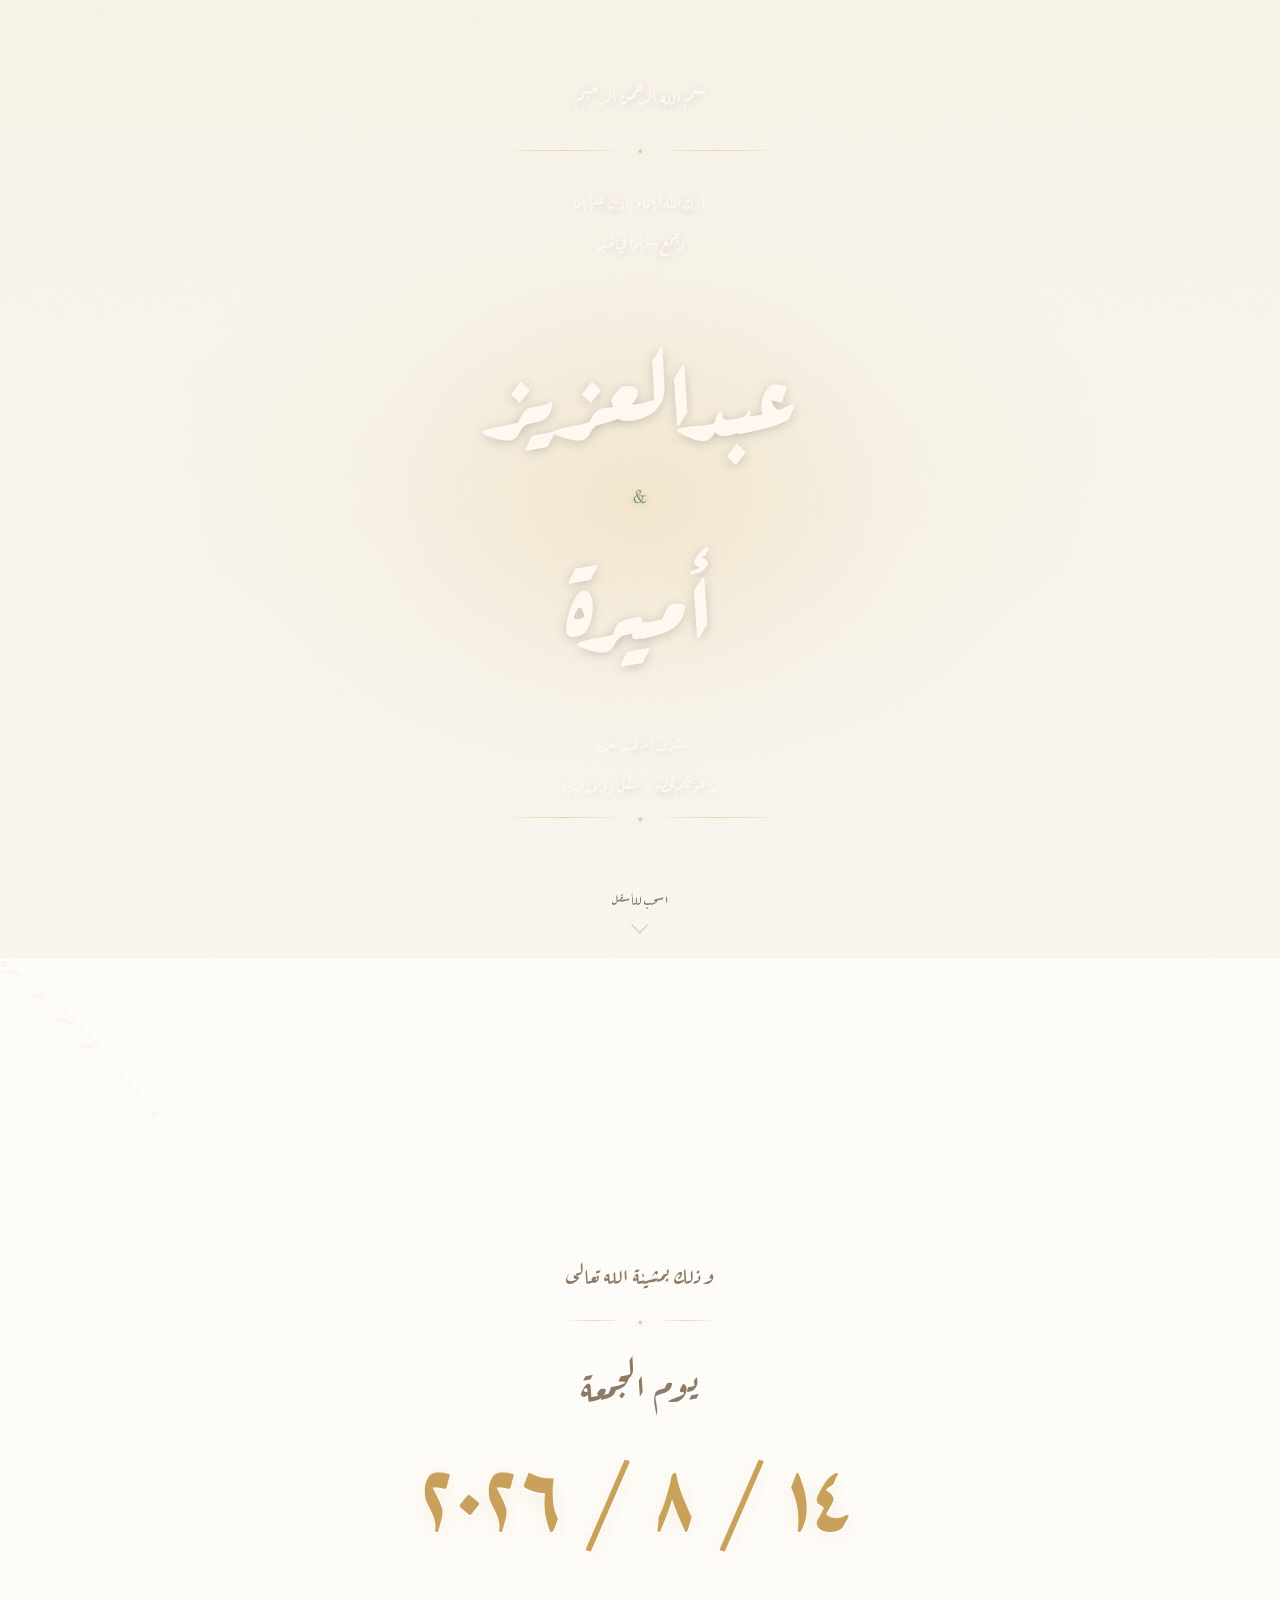
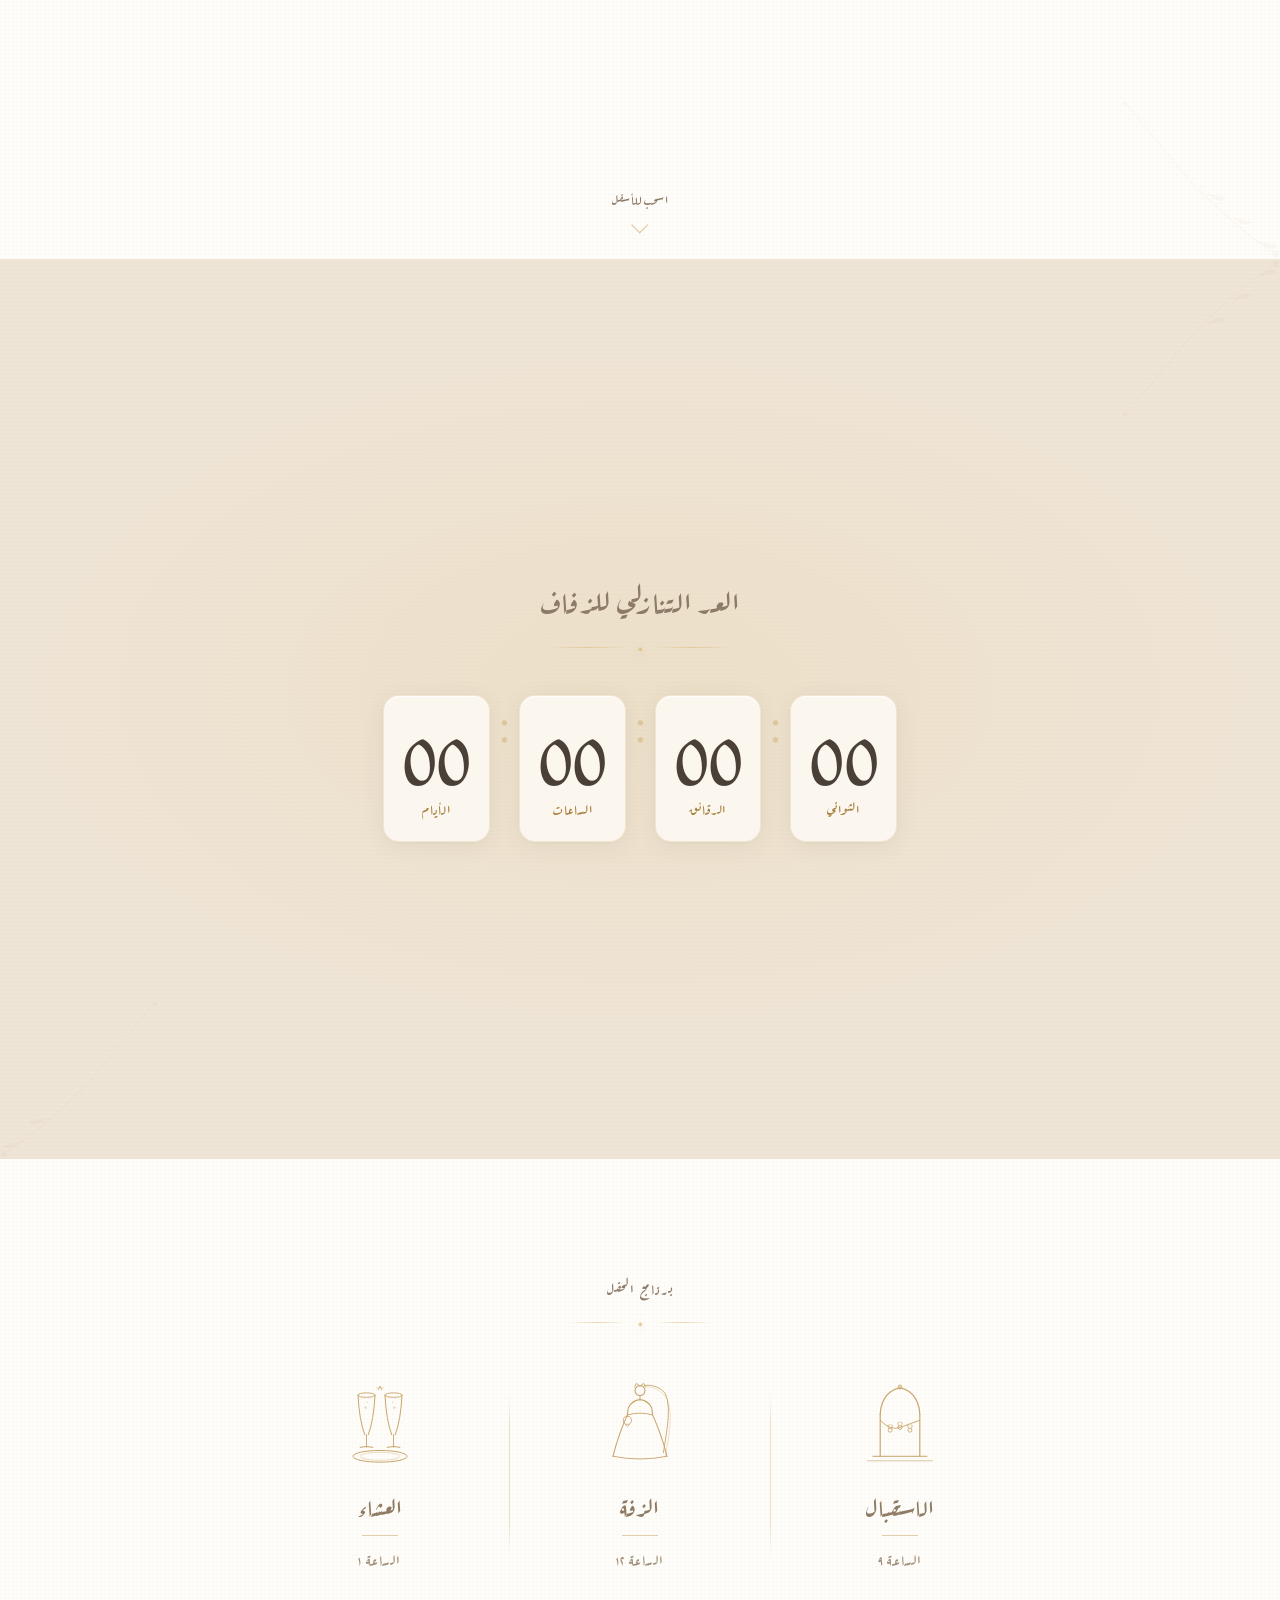
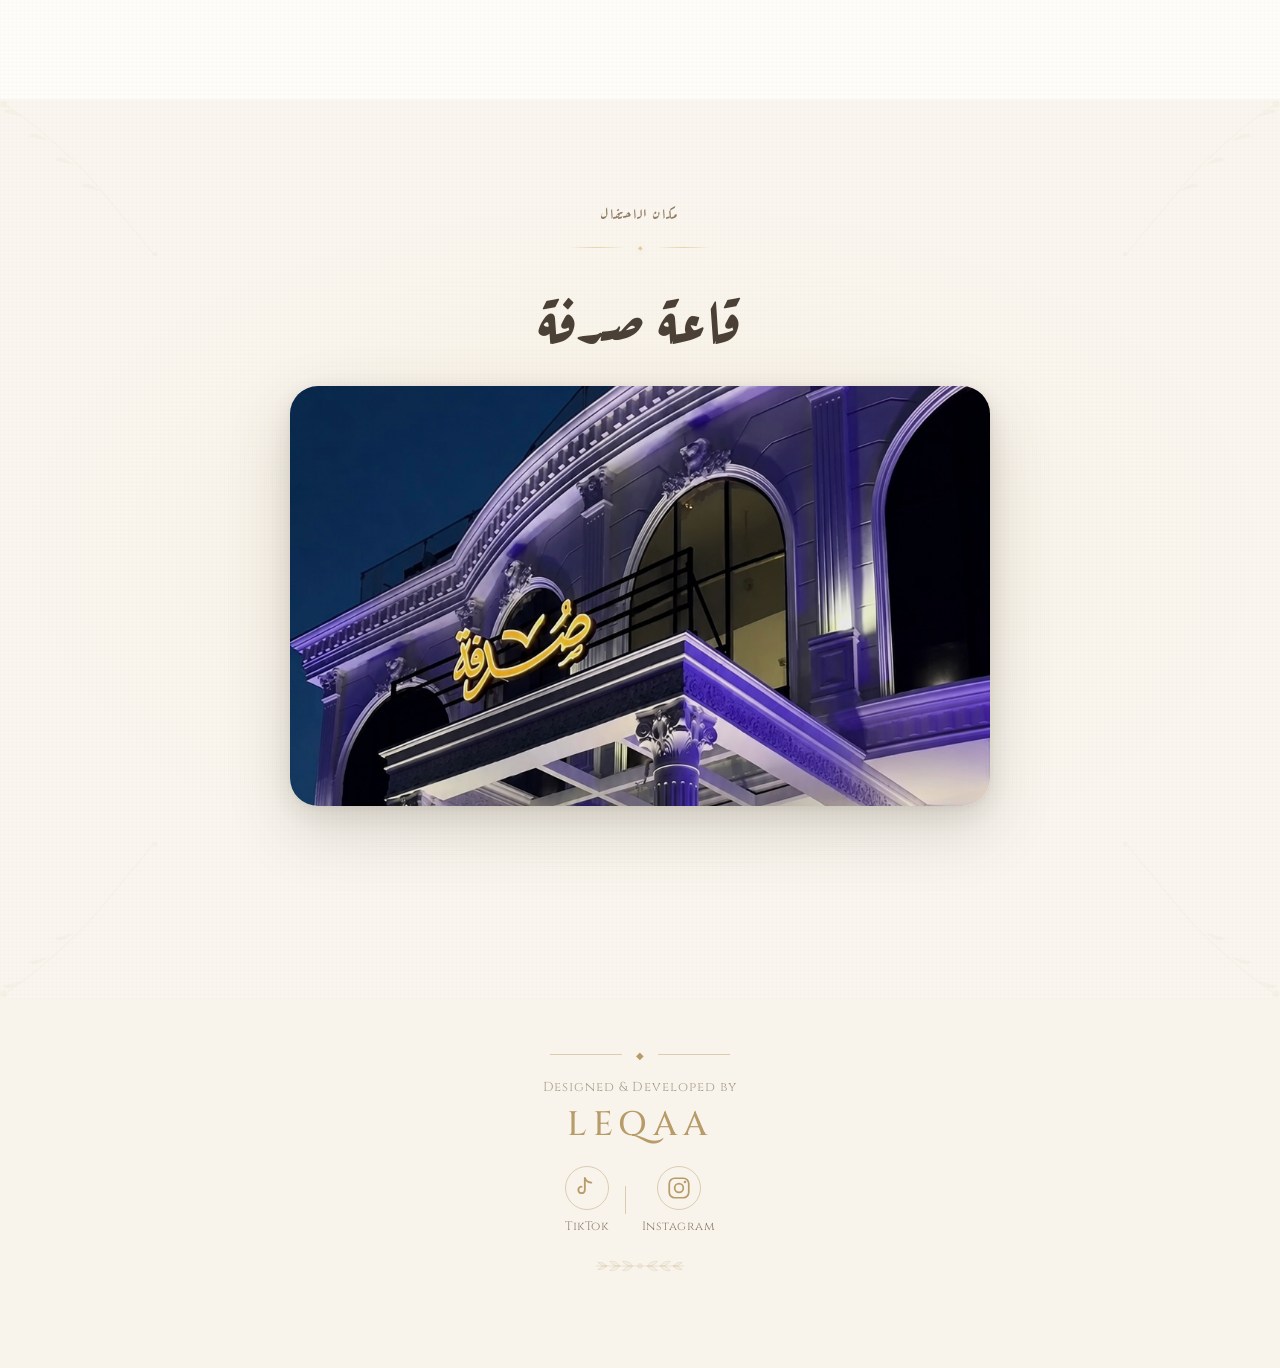
==== invitation.html @ faa04422 "Launch: wedding invitation website for عبدالعزيز & أميرة — 14 August 2026 Co-Authored-By: Claude Son" ====
<!DOCTYPE html>
<html lang="ar" dir="rtl">
<head>
  <meta charset="UTF-8">
  <meta name="viewport" content="width=device-width, initial-scale=1.0">
  <meta name="theme-color" content="#F8F4EC">
  <title>عبدالعزيز &amp; أميرة | 14 August 2026</title>

  <!-- Open Graph — WhatsApp, iMessage, social previews -->
  <meta property="og:title"       content="عبدالعزيز &amp; أميرة | 14 August 2026">
  <meta property="og:description" content="دعوة زفاف عبدالعزيز وأميرة">
  <meta property="og:type"        content="website">
  <meta property="og:image"       content="assets/images/preview.jpg">

  <!-- Twitter / X card -->
  <meta name="twitter:card"        content="summary_large_image">
  <meta name="twitter:title"       content="عبدالعزيز &amp; أميرة | 14 August 2026">
  <meta name="twitter:description" content="دعوة زفاف عبدالعزيز وأميرة">
  <meta name="twitter:image"       content="assets/images/preview.jpg">

  <link rel="preconnect" href="https://fonts.googleapis.com">
  <link rel="preconnect" href="https://fonts.gstatic.com" crossorigin>
  <link href="https://fonts.googleapis.com/css2?family=Aref+Ruqaa:wght@400;700&family=Cinzel:wght@400;500&display=swap" rel="stylesheet">

  <link rel="stylesheet" href="css/invitation.css">
</head>
<body>

  <!-- ══════════════════════════════════════
       SECTION 1 — HERO
  ══════════════════════════════════════ -->
  <section class="s-hero" id="s-hero">

    <video class="hero-video" autoplay muted playsinline loop preload="auto" aria-hidden="true">
      <source src="assets/video/hero.mp4" type="video/mp4">
    </video>
    <div class="hero-overlay" aria-hidden="true"></div>

    <canvas class="hero-particles" aria-hidden="true"></canvas>

    <div class="hero-content">

      <p class="c-bismillah" data-reveal>بسم الله الرحمن الرحيم</p>

      <div class="c-sep" data-reveal data-d="1" aria-hidden="true">
        <span class="c-sep__arm"></span>
        <span class="c-sep__gem">◆</span>
        <span class="c-sep__arm"></span>
      </div>

      <p class="c-blessing" data-reveal data-d="2">
        بَارَكَ اللَّهُ لَهُمَا وَبَارَكَ عَلَيْهِمَا<br>وَجَمَعَ بَيْنَهُمَا فِي خَيْر
      </p>

      <h1 class="c-names" data-reveal data-d="3" aria-label="عبدالعزيز وأميرة">
        <span class="c-names__name">عبدالعزيز</span>
        <span class="c-names__amp" aria-hidden="true">&amp;</span>
        <span class="c-names__name">أميرة</span>
      </h1>

      <p class="c-invite" data-reveal data-d="4">
        تتشرف أم عبدالعزيز<br>بدعوتكم لحضور حفل زفاف ابنها
      </p>

      <div class="c-sep" data-reveal data-d="5" aria-hidden="true">
        <span class="c-sep__arm"></span>
        <span class="c-sep__gem">◆</span>
        <span class="c-sep__arm"></span>
      </div>

    
    </div><!-- /.hero-content -->

    <div class="scroll-hint" aria-hidden="true">
      <span class="scroll-hint__text">اسحب للأسفل</span>
      <span class="scroll-hint__chevron"></span>
    </div>

  </section><!-- /.s-hero -->


  <!-- ══════════════════════════════════════
       SECTION 2 — DATE
  ══════════════════════════════════════ -->
  <section class="s-date" id="s-date">

    <div class="floral-corner floral-corner--tr" aria-hidden="true">
      <svg viewBox="0 0 160 160" fill="none" xmlns="http://www.w3.org/2000/svg">
        <path d="M154 6 C130 22 102 46 78 70 C58 90 42 114 20 138 C14 146 8 154 5 156"
              stroke="#B79B68" stroke-width="1.1" stroke-linecap="round"/>
        <path d="M138 18 C147 10 155 8 157 14 C153 14 145 16 138 18" fill="#B79B68"/>
        <path d="M112 42 C121 34 129 32 131 38 C127 38 120 40 112 42" fill="#B79B68"/>
        <path d="M86 66 C95 58 103 56 105 62 C101 62 95 64 86 66" fill="#B79B68"/>
        <path d="M60 92 C69 84 77 82 79 88 C75 88 69 90 60 92" fill="#B79B68"/>
        <circle cx="156" cy="5" r="3.2" fill="#B79B68"/>
        <circle cx="5" cy="155" r="2.2" fill="#B79B68"/>
      </svg>
    </div>

    <div class="floral-corner floral-corner--bl" aria-hidden="true">
      <svg viewBox="0 0 160 160" fill="none" xmlns="http://www.w3.org/2000/svg">
        <path d="M154 6 C130 22 102 46 78 70 C58 90 42 114 20 138 C14 146 8 154 5 156"
              stroke="#B79B68" stroke-width="1.1" stroke-linecap="round"/>
        <path d="M138 18 C147 10 155 8 157 14 C153 14 145 16 138 18" fill="#B79B68"/>
        <path d="M112 42 C121 34 129 32 131 38 C127 38 120 40 112 42" fill="#B79B68"/>
        <path d="M86 66 C95 58 103 56 105 62 C101 62 95 64 86 66" fill="#B79B68"/>
        <circle cx="156" cy="5" r="3.2" fill="#B79B68"/>
        <circle cx="5" cy="155" r="2.2" fill="#B79B68"/>
      </svg>
    </div>

    <div class="s-date__inner">

      <p class="s-date__bismi" data-reveal>وذلك بمشيئة الله تعالى</p>

      <div class="c-sep s-date__sep" data-reveal data-d="1" aria-hidden="true">
        <span class="c-sep__arm"></span>
        <span class="c-sep__gem">◆</span>
        <span class="c-sep__arm"></span>
      </div>

      <p class="s-date__weekday" data-reveal data-d="2">يوم الجمعة</p>

      <p class="s-date__nums" data-reveal data-d="3">١٤ / ٨ / ٢٠٢٦</p>

    </div>

    <div class="scroll-hint scroll-hint--fast" aria-hidden="true">
      <span class="scroll-hint__text">اسحب للأسفل</span>
      <span class="scroll-hint__chevron"></span>
    </div>

  </section><!-- /.s-date -->


  <!-- ══════════════════════════════════════
       SECTION 3 — COUNTDOWN
  ══════════════════════════════════════ -->
  <section class="s-countdown" id="s-countdown">

    <div class="floral-corner floral-corner--tl" aria-hidden="true">
      <svg viewBox="0 0 160 160" fill="none" xmlns="http://www.w3.org/2000/svg">
        <path d="M154 6 C130 22 102 46 78 70 C58 90 42 114 20 138 C14 146 8 154 5 156"
              stroke="#B79B68" stroke-width="1.1" stroke-linecap="round"/>
        <path d="M138 18 C147 10 155 8 157 14 C153 14 145 16 138 18" fill="#B79B68"/>
        <path d="M112 42 C121 34 129 32 131 38 C127 38 120 40 112 42" fill="#B79B68"/>
        <path d="M86 66 C95 58 103 56 105 62 C101 62 95 64 86 66" fill="#B79B68"/>
        <circle cx="156" cy="5" r="3.2" fill="#B79B68"/>
        <circle cx="5" cy="155" r="2.2" fill="#B79B68"/>
      </svg>
    </div>

    <div class="floral-corner floral-corner--br" aria-hidden="true">
      <svg viewBox="0 0 160 160" fill="none" xmlns="http://www.w3.org/2000/svg">
        <path d="M154 6 C130 22 102 46 78 70 C58 90 42 114 20 138 C14 146 8 154 5 156"
              stroke="#B79B68" stroke-width="1.1" stroke-linecap="round"/>
        <path d="M138 18 C147 10 155 8 157 14 C153 14 145 16 138 18" fill="#B79B68"/>
        <path d="M112 42 C121 34 129 32 131 38 C127 38 120 40 112 42" fill="#B79B68"/>
        <circle cx="156" cy="5" r="3.2" fill="#B79B68"/>
        <circle cx="5" cy="155" r="2.2" fill="#B79B68"/>
      </svg>
    </div>

    <div class="s-countdown__inner">

      <p class="s-countdown__title" data-reveal>العد التنازلي للزفاف</p>

      <div class="c-sep" data-reveal data-d="1" aria-hidden="true">
        <span class="c-sep__arm"></span>
        <span class="c-sep__gem">◆</span>
        <span class="c-sep__arm"></span>
      </div>

      <div class="countdown" data-reveal data-d="2"
           role="timer" aria-live="polite" aria-label="العد التنازلي لحفل الزفاف">
        <div class="cd-unit">
          <span class="cd-num" id="cd-days">00</span>
          <span class="cd-label">الأيام</span>
        </div>
        <div class="cd-sep" aria-hidden="true">:</div>
        <div class="cd-unit">
          <span class="cd-num" id="cd-hours">00</span>
          <span class="cd-label">الساعات</span>
        </div>
        <div class="cd-sep" aria-hidden="true">:</div>
        <div class="cd-unit">
          <span class="cd-num" id="cd-minutes">00</span>
          <span class="cd-label">الدقائق</span>
        </div>
        <div class="cd-sep" aria-hidden="true">:</div>
        <div class="cd-unit">
          <span class="cd-num" id="cd-seconds">00</span>
          <span class="cd-label">الثواني</span>
        </div>
      </div>

    </div>

  </section><!-- /.s-countdown -->


  <!-- ══════════════════════════════════════
       SECTION 4 — TIMELINE
  ══════════════════════════════════════ -->
  <section class="s-timeline" id="s-timeline">

    <div class="s-timeline__inner">

      <p class="s-timeline__eyebrow" data-reveal>برنامج الحفل</p>

      <div class="c-sep s-timeline__sep" data-reveal data-d="1" aria-hidden="true">
        <span class="c-sep__arm"></span>
        <span class="c-sep__gem">◆</span>
        <span class="c-sep__arm"></span>
      </div>

      <div class="tl-grid" data-reveal data-d="2">

        <!-- ── Column 1: Reception ── -->
        <div class="tl-col">
          <div class="tl-icon" aria-hidden="true">
            <svg viewBox="0 0 80 90" fill="none" xmlns="http://www.w3.org/2000/svg">
              <!-- Pillars -->
              <line x1="18" y1="82" x2="18" y2="35" stroke="#C8A46A" stroke-width="1.3" stroke-linecap="round"/>
              <line x1="62" y1="82" x2="62" y2="35" stroke="#C8A46A" stroke-width="1.3" stroke-linecap="round"/>
              <!-- Pointed arch -->
              <path d="M18 35 C18 35 18 10 40 6 C62 10 62 35 62 35"
                    stroke="#C8A46A" stroke-width="1.3" fill="none" stroke-linecap="round" stroke-linejoin="round"/>
              <!-- Finial at top -->
              <circle cx="40" cy="5" r="2.2" stroke="#C8A46A" stroke-width="1"/>
              <circle cx="40" cy="5" r="0.7" fill="#C8A46A"/>
              <!-- Hanging floral swag -->
              <path d="M18 42 Q29.5 54 40 50 Q50.5 46 62 42"
                    stroke="#C8A46A" stroke-width="1" fill="none" stroke-linecap="round"/>
              <!-- Bud drops on swag -->
              <circle cx="29" cy="53" r="2.2" stroke="#C8A46A" stroke-width="0.9" fill="none"/>
              <circle cx="40" cy="50" r="2.2" stroke="#C8A46A" stroke-width="0.9" fill="none"/>
              <circle cx="51" cy="53" r="2.2" stroke="#C8A46A" stroke-width="0.9" fill="none"/>
              <!-- Small leaf pairs at bud tops -->
              <path d="M27.5 51 Q25 47 28 47" stroke="#C8A46A" stroke-width="0.8" fill="none" stroke-linecap="round"/>
              <path d="M30.5 51 Q33 47 30 47" stroke="#C8A46A" stroke-width="0.8" fill="none" stroke-linecap="round"/>
              <path d="M38.5 48 Q36 44 39 44" stroke="#C8A46A" stroke-width="0.8" fill="none" stroke-linecap="round"/>
              <path d="M41.5 48 Q44 44 41 44" stroke="#C8A46A" stroke-width="0.8" fill="none" stroke-linecap="round"/>
              <path d="M49.5 51 Q47 47 50 47" stroke="#C8A46A" stroke-width="0.8" fill="none" stroke-linecap="round"/>
              <path d="M52.5 51 Q55 47 52 47" stroke="#C8A46A" stroke-width="0.8" fill="none" stroke-linecap="round"/>
              <!-- Base steps -->
              <line x1="10" y1="82" x2="70" y2="82" stroke="#C8A46A" stroke-width="1.1" stroke-linecap="round"/>
              <line x1="4"  y1="87" x2="76" y2="87" stroke="#C8A46A" stroke-width="0.7" stroke-linecap="round"/>
            </svg>
          </div>
          <h3 class="tl-title">الاستقبال</h3>
          <div class="tl-divider" aria-hidden="true"></div>
          <p class="tl-time">الساعة ٩</p>
        </div>

        <div class="tl-vsep" aria-hidden="true"></div>

        <!-- ── Column 2: Wedding Procession ── -->
        <div class="tl-col">
          <div class="tl-icon" aria-hidden="true">
            <svg viewBox="0 0 80 90" fill="none" xmlns="http://www.w3.org/2000/svg">
              <!-- Head -->
              <circle cx="40" cy="9" r="5.5" stroke="#C8A46A" stroke-width="1.2" fill="none"/>
              <!-- Crown / tiara above head -->
              <path d="M34 5 L36 1 L40 4 L44 1 L46 5"
                    stroke="#C8A46A" stroke-width="1" fill="none" stroke-linecap="round" stroke-linejoin="round"/>
              <!-- Neck -->
              <line x1="40" y1="14.5" x2="40" y2="19" stroke="#C8A46A" stroke-width="1.1" stroke-linecap="round"/>
              <!-- Bodice shoulders -->
              <path d="M40 19 Q31 20 27 28 L26 36"
                    stroke="#C8A46A" stroke-width="1.2" fill="none" stroke-linecap="round" stroke-linejoin="round"/>
              <path d="M40 19 Q49 20 53 28 L54 36"
                    stroke="#C8A46A" stroke-width="1.2" fill="none" stroke-linecap="round" stroke-linejoin="round"/>
              <!-- Waist seam -->
              <path d="M26 36 Q40 32 54 36" stroke="#C8A46A" stroke-width="1" fill="none" stroke-linecap="round"/>
              <!-- Skirt — wide A-line flare -->
              <path d="M26 36 Q16 58 10 82" stroke="#C8A46A" stroke-width="1.2" fill="none" stroke-linecap="round"/>
              <path d="M54 36 Q64 58 70 82" stroke="#C8A46A" stroke-width="1.2" fill="none" stroke-linecap="round"/>
              <!-- Hem -->
              <path d="M10 82 Q40 88 70 82" stroke="#C8A46A" stroke-width="1" fill="none" stroke-linecap="round"/>
              <!-- Veil flowing from crown to right -->
              <path d="M45 3 Q60 2 68 12 Q74 24 70 52 Q68 66 66 78"
                    stroke="#C8A46A" stroke-width="1" fill="none" stroke-linecap="round"/>
              <path d="M45.5 4.5 Q62 5 70 18 Q76 32 72 60 Q70 72 68 82"
                    stroke="#C8A46A" stroke-width="0.65" fill="none" stroke-linecap="round" opacity="0.55"/>
              <!-- Small bouquet in hands -->
              <circle cx="26" cy="42" r="4.5" stroke="#C8A46A" stroke-width="0.9" fill="none"/>
              <path d="M24 46.5 Q26 52 28 46.5" stroke="#C8A46A" stroke-width="0.8" fill="none" stroke-linecap="round"/>
              <line x1="26" y1="38" x2="26" y2="35" stroke="#C8A46A" stroke-width="0.7" stroke-linecap="round"/>
            </svg>
          </div>
          <h3 class="tl-title">الزفة</h3>
          <div class="tl-divider" aria-hidden="true"></div>
          <p class="tl-time">الساعة ١٢</p>
        </div>

        <div class="tl-vsep" aria-hidden="true"></div>

        <!-- ── Column 3: Dinner ── -->
        <div class="tl-col">
          <div class="tl-icon" aria-hidden="true">
            <svg viewBox="0 0 80 90" fill="none" xmlns="http://www.w3.org/2000/svg">
              <!-- Left champagne flute (tilted ~10° toward centre) -->
              <!-- Rim ellipse -->
              <ellipse cx="25" cy="14" rx="9.5" ry="2.5" stroke="#C8A46A" stroke-width="1" fill="none"/>
              <!-- Left outer wall -->
              <path d="M15.5 14 Q17 42 23 58" stroke="#C8A46A" stroke-width="1.1" fill="none" stroke-linecap="round"/>
              <!-- Left inner wall -->
              <path d="M34.5 14 Q33 42 27 58" stroke="#C8A46A" stroke-width="1.1" fill="none" stroke-linecap="round"/>
              <!-- Stem left -->
              <line x1="25" y1="58" x2="25" y2="72" stroke="#C8A46A" stroke-width="1" stroke-linecap="round"/>
              <!-- Base left -->
              <path d="M18 72 Q25 70 32 72" stroke="#C8A46A" stroke-width="1.1" fill="none" stroke-linecap="round"/>
              <!-- Bubbles left -->
              <circle cx="24" cy="28" r="1.2" fill="#C8A46A" opacity="0.5"/>
              <circle cx="26" cy="22" r="0.8" fill="#C8A46A" opacity="0.4"/>
              <circle cx="23" cy="18" r="0.6" fill="#C8A46A" opacity="0.35"/>

              <!-- Right champagne flute (mirror, tilted toward centre) -->
              <ellipse cx="55" cy="14" rx="9.5" ry="2.5" stroke="#C8A46A" stroke-width="1" fill="none"/>
              <path d="M64.5 14 Q63 42 57 58" stroke="#C8A46A" stroke-width="1.1" fill="none" stroke-linecap="round"/>
              <path d="M45.5 14 Q47 42 53 58" stroke="#C8A46A" stroke-width="1.1" fill="none" stroke-linecap="round"/>
              <line x1="55" y1="58" x2="55" y2="72" stroke="#C8A46A" stroke-width="1" stroke-linecap="round"/>
              <path d="M48 72 Q55 70 62 72" stroke="#C8A46A" stroke-width="1.1" fill="none" stroke-linecap="round"/>
              <!-- Bubbles right -->
              <circle cx="56" cy="28" r="1.2" fill="#C8A46A" opacity="0.5"/>
              <circle cx="54" cy="22" r="0.8" fill="#C8A46A" opacity="0.4"/>
              <circle cx="57" cy="18" r="0.6" fill="#C8A46A" opacity="0.35"/>

              <!-- Clinking sparkle between rims -->
              <path d="M38 8 L40 4 L42 8" stroke="#C8A46A" stroke-width="0.9" fill="none" stroke-linecap="round" stroke-linejoin="round"/>
              <line x1="36" y1="6" x2="44" y2="6" stroke="#C8A46A" stroke-width="0.7" stroke-linecap="round" opacity="0.6"/>

              <!-- Plate (outer rim) -->
              <ellipse cx="40" cy="82" rx="30" ry="6.5" stroke="#C8A46A" stroke-width="1.1" fill="none"/>
              <!-- Plate (inner rim) -->
              <ellipse cx="40" cy="82" rx="22" ry="4.5" stroke="#C8A46A" stroke-width="0.7" fill="none" opacity="0.6"/>
            </svg>
          </div>
          <h3 class="tl-title">العشاء</h3>
          <div class="tl-divider" aria-hidden="true"></div>
          <p class="tl-time">الساعة ١</p>
        </div>

      </div><!-- /.tl-grid -->

    </div><!-- /.s-timeline__inner -->
  </section><!-- /.s-timeline -->


  <!-- ══════════════════════════════════════
       SECTION 5 — VENUE
  ══════════════════════════════════════ -->
  <section class="s-venue" id="s-venue">

    <!-- All four floral corners -->
    <div class="floral-corner floral-corner--tl" aria-hidden="true">
      <svg viewBox="0 0 160 160" fill="none" xmlns="http://www.w3.org/2000/svg">
        <path d="M154 6 C130 22 102 46 78 70 C58 90 42 114 20 138 C14 146 8 154 5 156"
              stroke="#B79B68" stroke-width="1.2" stroke-linecap="round"/>
        <path d="M138 18 C147 10 155 8 157 14 C153 14 145 16 138 18" fill="#B79B68"/>
        <path d="M112 42 C121 34 129 32 131 38 C127 38 120 40 112 42" fill="#B79B68"/>
        <path d="M86 66 C95 58 103 56 105 62 C101 62 95 64 86 66" fill="#B79B68"/>
        <path d="M60 92 C69 84 77 82 79 88 C75 88 69 90 60 92" fill="#B79B68"/>
        <path d="M142 13 C149 6 147 2 143 4" stroke="#B79B68" stroke-width="0.7" stroke-linecap="round"/>
        <circle cx="156" cy="5" r="3.5" fill="#B79B68"/>
        <circle cx="5" cy="155" r="2.5" fill="#B79B68"/>
      </svg>
    </div>

    <div class="floral-corner floral-corner--tr" aria-hidden="true">
      <svg viewBox="0 0 160 160" fill="none" xmlns="http://www.w3.org/2000/svg">
        <path d="M154 6 C130 22 102 46 78 70 C58 90 42 114 20 138 C14 146 8 154 5 156"
              stroke="#B79B68" stroke-width="1.2" stroke-linecap="round"/>
        <path d="M138 18 C147 10 155 8 157 14 C153 14 145 16 138 18" fill="#B79B68"/>
        <path d="M112 42 C121 34 129 32 131 38 C127 38 120 40 112 42" fill="#B79B68"/>
        <path d="M86 66 C95 58 103 56 105 62 C101 62 95 64 86 66" fill="#B79B68"/>
        <path d="M60 92 C69 84 77 82 79 88 C75 88 69 90 60 92" fill="#B79B68"/>
        <circle cx="156" cy="5" r="3.5" fill="#B79B68"/>
        <circle cx="5" cy="155" r="2.5" fill="#B79B68"/>
      </svg>
    </div>

    <div class="floral-corner floral-corner--bl" aria-hidden="true">
      <svg viewBox="0 0 160 160" fill="none" xmlns="http://www.w3.org/2000/svg">
        <path d="M154 6 C130 22 102 46 78 70 C58 90 42 114 20 138 C14 146 8 154 5 156"
              stroke="#B79B68" stroke-width="1.2" stroke-linecap="round"/>
        <path d="M138 18 C147 10 155 8 157 14 C153 14 145 16 138 18" fill="#B79B68"/>
        <path d="M112 42 C121 34 129 32 131 38 C127 38 120 40 112 42" fill="#B79B68"/>
        <path d="M86 66 C95 58 103 56 105 62 C101 62 95 64 86 66" fill="#B79B68"/>
        <circle cx="156" cy="5" r="3.5" fill="#B79B68"/>
        <circle cx="5" cy="155" r="2.5" fill="#B79B68"/>
      </svg>
    </div>

    <div class="floral-corner floral-corner--br" aria-hidden="true">
      <svg viewBox="0 0 160 160" fill="none" xmlns="http://www.w3.org/2000/svg">
        <path d="M154 6 C130 22 102 46 78 70 C58 90 42 114 20 138 C14 146 8 154 5 156"
              stroke="#B79B68" stroke-width="1.2" stroke-linecap="round"/>
        <path d="M138 18 C147 10 155 8 157 14 C153 14 145 16 138 18" fill="#B79B68"/>
        <path d="M112 42 C121 34 129 32 131 38 C127 38 120 40 112 42" fill="#B79B68"/>
        <path d="M86 66 C95 58 103 56 105 62 C101 62 95 64 86 66" fill="#B79B68"/>
        <circle cx="156" cy="5" r="3.5" fill="#B79B68"/>
        <circle cx="5" cy="155" r="2.5" fill="#B79B68"/>
      </svg>
    </div>

    <div class="s-venue__inner">

      <p class="s-venue__eyebrow" data-reveal>مكان الاحتفال</p>

      <div class="c-sep s-venue__sep" data-reveal data-d="1" aria-hidden="true">
        <span class="c-sep__arm"></span>
        <span class="c-sep__gem">◆</span>
        <span class="c-sep__arm"></span>
      </div>

      <h2 class="s-venue__name" data-reveal data-d="2">قاعة صدفة</h2>

      <!-- Hall image — standalone, no card wrapper -->
      <figure class="s-venue__fig" data-reveal data-d="3">
        <img class="s-venue__img"
             src="assets/images/images.jpeg"
             alt="قاعة صدفة — مكان حفل الزفاف"
             loading="lazy">
      </figure>

      <a class="c-btn c-btn--maps"
         href="https://www.google.com/maps/place/%D9%85%D9%88%D9%82%D8%B9+%D9%82%D8%A7%D8%B9%D9%87+%D8%B5%D8%AF%D9%81%D9%87%E2%80%AD/data=!4m2!3m1!1s0x15e98b0512afd1ef:0xa36952d7691f9e15?sa=X&ved=1t:242&ictx=111"
         target="_blank" rel="noopener noreferrer"
         data-reveal data-d="4">
        <svg class="c-btn__icon" viewBox="0 0 24 24" fill="none"
             xmlns="http://www.w3.org/2000/svg" aria-hidden="true">
          <path d="M12 2C8.13 2 5 5.13 5 9c0 5.25 7 13 7 13s7-7.75 7-13c0-3.87-3.13-7-7-7z"
                fill="currentColor"/>
          <circle cx="12" cy="9" r="2.5" fill="rgba(255,255,255,.90)"/>
        </svg>
        Google Maps
      </a>

    </div><!-- /.s-venue__inner -->
  </section><!-- /.s-venue -->

  <!-- ══════════════════════════════════════
       FOOTER — CREDIT
  ══════════════════════════════════════ -->
 <!-- ══════════════════════════════════════
     FOOTER — CREDIT
══════════════════════════════════════ -->
<footer class="c-credit" role="contentinfo">

  <div class="c-credit__sep" aria-hidden="true">
    <span class="c-credit__line"></span>
    <span class="c-credit__diamond">◆</span>
    <span class="c-credit__line"></span>
  </div>

  <p class="c-credit__by">Designed &amp; Developed by</p>

  <h2 class="c-credit__name">LEQAA</h2>

  <div class="c-credit__socials">

    <!-- Instagram -->
    <a class="c-credit__social"
       href="https://www.instagram.com/liqaa.8?igsh=cXFpdWw3YjFlcmY2&utm_source=qr"
       target="_blank"
       rel="noopener noreferrer">

      <span class="c-credit__icon-wrap">

        <svg viewBox="0 0 24 24" width="26" height="26" fill="none">
          <rect x="3" y="3" width="18" height="18"
                rx="5"
                stroke="currentColor"
                stroke-width="1.6"/>
          <circle cx="12" cy="12"
                  r="4"
                  stroke="currentColor"
                  stroke-width="1.6"/>
          <circle cx="17.5"
                  cy="6.5"
                  r="1.2"
                  fill="currentColor"/>
        </svg>

      </span>

      <span class="c-credit__social-label">
        Instagram
      </span>

    </a>

    <!-- Divider -->

    <span class="c-credit__divider"></span>

    <!-- TikTok -->

    <a class="c-credit__social"
       href="https://www.tiktok.com/@.liqaa0?_r=1&_t=ZS-97trIksGFBA"
       target="_blank"
       rel="noopener noreferrer">

      <span class="c-credit__icon-wrap">

        <svg viewBox="0 0 24 24" width="26" height="26" fill="none">

          <path
            d="M10 3v10.8a3 3 0 1 1-3-3"
            stroke="currentColor"
            stroke-width="1.7"
            stroke-linecap="round"/>

          <path
            d="M10 3c1.3 2.5 3.2 4 6 4"
            stroke="currentColor"
            stroke-width="1.7"
            stroke-linecap="round"/>

        </svg>

      </span>

      <span class="c-credit__social-label">
        TikTok
      </span>

    </a>

  </div>

  <svg class="c-credit__botanical" xmlns="http://www.w3.org/2000/svg" viewBox="0 0 120 24" width="110" height="24" fill="none" aria-hidden="true">
    <line x1="12" y1="12" x2="108" y2="12" stroke="#B79B68" stroke-width="0.6"/>
    <path d="M24 12 Q20 7 14 8 Q18 13 24 12Z" stroke="#B79B68" stroke-width="0.5" fill="rgba(183,155,104,0.18)"/>
    <path d="M24 12 Q20 17 14 16 Q18 11 24 12Z" stroke="#B79B68" stroke-width="0.5" fill="rgba(183,155,104,0.18)"/>
    <path d="M38 12 Q34 6 27 7 Q32 13 38 12Z" stroke="#B79B68" stroke-width="0.5" fill="rgba(183,155,104,0.18)"/>
    <path d="M38 12 Q34 18 27 17 Q32 11 38 12Z" stroke="#B79B68" stroke-width="0.5" fill="rgba(183,155,104,0.18)"/>
    <path d="M52 12 Q48 6 41 7 Q46 13 52 12Z" stroke="#B79B68" stroke-width="0.5" fill="rgba(183,155,104,0.18)"/>
    <path d="M52 12 Q48 18 41 17 Q46 11 52 12Z" stroke="#B79B68" stroke-width="0.5" fill="rgba(183,155,104,0.18)"/>
    <circle cx="60" cy="12" r="2.5" stroke="#B79B68" stroke-width="0.6"/>
    <circle cx="60" cy="12" r="0.8" fill="#B79B68"/>
    <path d="M68 12 Q72 6 79 7 Q74 13 68 12Z" stroke="#B79B68" stroke-width="0.5" fill="rgba(183,155,104,0.18)"/>
    <path d="M68 12 Q72 18 79 17 Q74 11 68 12Z" stroke="#B79B68" stroke-width="0.5" fill="rgba(183,155,104,0.18)"/>
    <path d="M82 12 Q86 6 93 7 Q88 13 82 12Z" stroke="#B79B68" stroke-width="0.5" fill="rgba(183,155,104,0.18)"/>
    <path d="M82 12 Q86 18 93 17 Q88 11 82 12Z" stroke="#B79B68" stroke-width="0.5" fill="rgba(183,155,104,0.18)"/>
    <path d="M96 12 Q100 7 106 8 Q102 13 96 12Z" stroke="#B79B68" stroke-width="0.5" fill="rgba(183,155,104,0.18)"/>
    <path d="M96 12 Q100 17 106 16 Q102 11 96 12Z" stroke="#B79B68" stroke-width="0.5" fill="rgba(183,155,104,0.18)"/>
  </svg>

</footer>
  <script src="js/audio.js"></script>
  <script src="js/invitation.js"></script>
</body>
</html>
---- css/invitation.css ----
@import url('https://fonts.googleapis.com/css2?family=Aref+Ruqaa:wght@400;700&family=Reem+Kufi:wght@400;500;700&family=IBM+Plex+Sans+Arabic:wght@300;400;500&display=swap');

/* ═══════════════════════════════════════════
   DESIGN TOKENS
═══════════════════════════════════════════ */
:root {
  --gold:       #C9A15B;
  --gold-light: #E4C78A;
  --gold-dark:  #A8803F;
  --bg:         #F8F4EC;
  --card:       #FFFDF9;
  --beige:      #EFE5D6;
  --text:       #4A4037;
  --text-soft:  #8D7B68;
  --border:     #E8DCC7;
  --green:      #556648;
  --ease-expo:  cubic-bezier(.22, 1, .36, 1);
}

/* ═══════════════════════════════════════════
   RESET
═══════════════════════════════════════════ */
*, *::before, *::after {
  box-sizing: border-box;
  margin: 0;
  padding: 0;
}

html {
  scroll-behavior: smooth;
}

body {
  font-family: 'Aref Ruqaa', serif;
  background: var(--bg);
  color: var(--text);
  overflow-x: hidden;
}

/* ═══════════════════════════════════════════
   FLORAL CORNER DECORATIONS
═══════════════════════════════════════════ */
.floral-corner {
  position: absolute;
  width: 160px;
  height: 160px;
  pointer-events: none;
  opacity: 0.05;
  z-index: 0;
}

/* RTL: right = visual start, left = visual end */
.floral-corner--tl { top: 0;    right: 0; }
.floral-corner--tr { top: 0;    left: 0;  transform: scaleX(-1); }
.floral-corner--bl { bottom: 0; right: 0; transform: scaleY(-1); }
.floral-corner--br { bottom: 0; left: 0;  transform: scale(-1,-1); }

/* ═══════════════════════════════════════════
   SECTION 1 — HERO
═══════════════════════════════════════════ */
.s-hero {
  position: relative;
  min-height: 100dvh;
  display: flex;
  align-items: center;
  justify-content: center;
  padding: 80px 24px 110px;
  background: #FAF7F2;
  overflow: hidden;
  isolation: isolate;
}

/*
  Layer 1: very light gold wash from top + SVG fractal paper grain.
  The data-URI embeds a 200px tileable noise texture at ~2.5% opacity.
*/
.s-hero::before {
  content: '';
  position: absolute;
  inset: 0;
  z-index: 0;
  background:
    linear-gradient(180deg, rgba(218,188,112,.10) 0%, rgba(218,188,112,.04) 36%, transparent 64%),
    url("data:image/svg+xml,%3Csvg xmlns='http://www.w3.org/2000/svg' width='200' height='200'%3E%3Cfilter id='n' x='0' y='0'%3E%3CfeTurbulence type='fractalNoise' baseFrequency='0.72' numOctaves='4' stitchTiles='stitch'/%3E%3CfeColorMatrix type='saturate' values='0'/%3E%3C/filter%3E%3Crect width='200' height='200' filter='url(%23n)' opacity='0.028'/%3E%3C/svg%3E");
  pointer-events: none;
}

/* Layer 2: soft luminous halo centred behind the names */
.s-hero::after {
  content: '';
  position: absolute;
  top: 50%;
  left: 50%;
  transform: translate(-50%, -50%);
  width: 100%;
  height: 80%;
  background: radial-gradient(ellipse 60% 52% at 50% 54%, rgba(228,199,138,.13) 0%, transparent 70%);
  pointer-events: none;
  z-index: 0;
}

/* ─── Video background ─── */
.hero-video {
  position: absolute;
  inset: 0;
  width: 100%;
  height: 100%;
  object-fit: cover;
  object-position: center;
  z-index: 0;
  pointer-events: none;
}

/* ─── Ivory + glow overlay (sits between video and content) ─── */
.hero-overlay {
  position: absolute;
  inset: 0;
  z-index: 1;
  pointer-events: none;
  background:
    radial-gradient(ellipse 60% 52% at 50% 54%, rgba(228,199,138,.10) 0%, transparent 70%),
    linear-gradient(to bottom, rgba(248,244,236,.30), rgba(248,244,236,.55));
}

/* ─── Particle canvas ─── */
.hero-particles {
  position: absolute;
  inset: 0;
  width: 100% !important;
  height: 100% !important;
  pointer-events: none;
  z-index: 1;
}

/* ═══════════════════════════════════════════
   HERO — minimal open layout
═══════════════════════════════════════════ */
.hero-content {
  position: relative;
  z-index: 2;
  width: 100%;
  max-width: 600px;
  display: flex;
  flex-direction: column;
  align-items: center;
  text-align: center;
}

/* ═══════════════════════════════════════════
   HERO TYPOGRAPHY
═══════════════════════════════════════════ */
.c-bismillah {
  font-family: 'Aref Ruqaa', serif;
  font-size: clamp(16px, 3vw, 20px);
  color: #FFF8F0;
  letter-spacing: 0;
  margin-bottom: 36px;
  text-shadow:
    0 2px 12px rgba(0,0,0,0.18),
    0 0   20px rgba(255,248,240,0.25);
}

.c-blessing {
  font-family: 'Aref Ruqaa', serif;
  font-size: clamp(14px, 2.8vw, 17px);
  font-weight: 300;
  color: #FFF8F0;
  line-height: 2.4;
  letter-spacing: 0;
  margin-bottom: 8px;
  text-shadow:
    0 2px 12px rgba(0,0,0,0.18),
    0 0   20px rgba(255,248,240,0.25);
}

.c-names {
  display: flex;
  flex-direction: column;
  align-items: center;
  position: relative;
  margin: 32px 0 36px;
}

/* Luminous halo unique to the names block */
.c-names::before {
  content: '';
  position: absolute;
  inset: -60px -100px;
  background: radial-gradient(ellipse 75% 65% at 50% 50%, rgba(228,199,138,.18) 0%, transparent 70%);
  pointer-events: none;
  z-index: -1;
}

.c-names__name {
  display: block;
  font-family: 'Aref Ruqaa', serif;
  font-size: clamp(62px, 16vw, 104px);
  line-height: 1.55;
  font-weight: 700;
  letter-spacing: 0;
  color: #FFF8F0;
  text-shadow:
    0 2px 12px rgba(0,0,0,0.18),
    0 0   20px rgba(255,248,240,0.25);
}

.c-names__amp {
  display: block;
  font-family: 'Aref Ruqaa', serif;
  font-size: clamp(14px, 3.5vw, 19px);
  font-weight: 400;
  line-height: 1.6;
  margin: 6px 0;
  letter-spacing: 0;
  color: #78947A;
  text-shadow:
    0 2px 12px rgba(0,0,0,0.18),
    0 0   20px rgba(255,248,240,0.25);
}

.c-invite {
  font-family: 'Aref Ruqaa', serif;
  font-size: clamp(14px, 2.8vw, 17px);
  font-weight: 300;
  color: #FFF8F0;
  line-height: 2.5;
  letter-spacing: 0;
  margin-bottom: 8px;
  text-shadow:
    0 2px 12px rgba(0,0,0,0.18),
    0 0   20px rgba(255,248,240,0.25);
}

.c-verse {
  font-family: 'Aref Ruqaa', serif;
  font-size: clamp(13px, 2.5vw, 15px);
  color: #78947A;
  line-height: 2.6;
  max-width: 88%;
  opacity: .92;
  margin-top: 6px;
  letter-spacing: 0;
  text-shadow:
    0 2px 12px rgba(0,0,0,0.18),
    0 0   20px rgba(255,248,240,0.25);
}

/* ═══════════════════════════════════════════
   SEPARATOR ORNAMENT
═══════════════════════════════════════════ */
.c-sep {
  display: flex;
  align-items: center;
  gap: 14px;
  width: 100%;
  max-width: 280px;
  margin-bottom: 28px;
}

.c-sep__arm {
  flex: 1;
  height: 1px;
  display: block;
  background: linear-gradient(90deg, transparent, rgba(216,181,108,.30), rgba(216,181,108,.50), rgba(216,181,108,.30), transparent);
}

.c-sep__gem {
  color: rgba(216,181,108,.65);
  font-size: 6px;
  flex-shrink: 0;
  line-height: 1;
  letter-spacing: 0;
  text-shadow: 0 1px 8px rgba(0,0,0,.15);
}

/* ═══════════════════════════════════════════
   SCROLL HINT
═══════════════════════════════════════════ */
.scroll-hint {
  position: absolute;
  bottom: 28px;
  left: 50%;
  transform: translateX(-50%);
  display: flex;
  flex-direction: column;
  align-items: center;
  gap: 10px;
  z-index: 3;
  opacity: 0;
  animation: scrollHintAppear .9s var(--ease-expo) 2.2s forwards;
}

.scroll-hint--fast {
  animation-delay: .5s;
}

.scroll-hint__text {
  font-family: 'Aref Ruqaa', serif;
  font-size: 13px;
  font-weight: 300;
  color: var(--text-soft);
  letter-spacing: .06em;
}

.scroll-hint__chevron {
  display: block;
  width: 12px;
  height: 12px;
  border-left:   1.5px solid var(--gold);
  border-bottom: 1.5px solid var(--gold);
  transform: rotate(-45deg);
  opacity: .6;
  animation: chevronBounce 1.9s ease-in-out 3.1s infinite;
}

.scroll-hint--fast .scroll-hint__chevron {
  animation-delay: 1.4s;
}

@keyframes scrollHintAppear {
  from { opacity: 0; transform: translateX(-50%) translateY(10px); }
  to   { opacity: 1; transform: translateX(-50%) translateY(0); }
}

@keyframes chevronBounce {
  0%, 100% { transform: rotate(-45deg) translateY(0);   opacity: .6; }
  50%       { transform: rotate(-45deg) translateY(5px); opacity: 1;  }
}

/* ═══════════════════════════════════════════
   SECTION 2 — DATE
═══════════════════════════════════════════ */
.s-date {
  position: relative;
  min-height: 100dvh;
  display: flex;
  flex-direction: column;
  align-items: center;
  justify-content: center;
  padding: 60px 20px 88px;
  background: var(--card);
}

.s-date::before {
  content: '';
  position: absolute;
  inset: 0;
  background-image:
    repeating-linear-gradient(0deg,  rgba(74,64,55,.016) 0 1px, transparent 1px 4px),
    repeating-linear-gradient(90deg, rgba(74,64,55,.010) 0 1px, transparent 1px 4px);
  pointer-events: none;
}

.s-date__inner {
  position: relative;
  z-index: 1;
  text-align: center;
  display: flex;
  flex-direction: column;
  align-items: center;
}

.s-date__bismi {
  font-family: 'Aref Ruqaa', serif;
  font-size: clamp(16px, 3.4vw, 21px);
  font-weight: 300;
  color: var(--text-soft);
  letter-spacing: .05em;
  margin-bottom: 28px;
}

.s-date__sep {
  margin-bottom: 30px;
  max-width: 150px;
}

.s-date__weekday {
  font-family: 'Aref Ruqaa', serif;
  font-size: clamp(24px, 5.5vw, 38px);
  font-weight: 400;
  color: var(--text-soft);
  letter-spacing: .04em;
  margin-bottom: 20px;
}

.s-date__nums {
  font-family: 'Aref Ruqaa', serif;
  font-size: clamp(52px, 14vw, 100px);
  font-weight: 700;
  color: var(--gold);
  line-height: 1;
  letter-spacing: .06em;
  text-shadow:
    0  2px 0   rgba(255,255,255,.9),
    0  4px 18px rgba(201,161,91,.15),
    0 -1px 0   rgba(140,102,40,.08);
}

/* ═══════════════════════════════════════════
   SECTION 3 — COUNTDOWN
═══════════════════════════════════════════ */
.s-countdown {
  position: relative;
  min-height: 100dvh;
  display: flex;
  align-items: center;
  justify-content: center;
  padding: 60px 20px;
  background: var(--beige);
  overflow: hidden;
}

/* Very soft central gold glow */
.s-countdown::before {
  content: '';
  position: absolute;
  inset: 0;
  background:
    radial-gradient(ellipse 70% 55% at 50% 48%, rgba(228,199,138,.18) 0%, transparent 70%),
    repeating-linear-gradient(0deg, rgba(74,64,55,.014) 0 1px, transparent 1px 4px);
  pointer-events: none;
}

.s-countdown__inner {
  position: relative;
  z-index: 1;
  text-align: center;
  display: flex;
  flex-direction: column;
  align-items: center;
}

.s-countdown__title {
  font-family: 'Aref Ruqaa', serif;
  font-size: clamp(20px, 4.5vw, 30px);
  color: var(--text-soft);
  letter-spacing: .06em;
  margin-bottom: 22px;
  font-weight: 400;
}

/* Countdown separator inherits c-sep but needs larger max-width here */
.s-countdown__inner .c-sep {
  margin-bottom: 44px;
  max-width: 180px;
}

/* Numbers read L-to-R even in RTL page */
.countdown {
  display: flex;
  align-items: flex-start;
  gap: 10px;
  direction: ltr;
}

/* Premium glass card per unit */
.cd-unit {
  display: flex;
  flex-direction: column;
  align-items: center;
  gap: 12px;
  padding: 26px 18px 22px;
  min-width: clamp(68px, 17vw, 96px);
  background: rgba(255,253,249,.78);
  border: 1px solid rgba(201,161,91,.2);
  border-radius: 16px;
  box-shadow:
    0 4px 24px rgba(74,64,55,.07),
    0 1px 4px  rgba(74,64,55,.04),
    inset 0 1px 0 rgba(255,255,255,.92);
}

.cd-num {
  font-family: 'Aref Ruqaa', serif;
  font-size: clamp(38px, 10vw, 64px);
  font-weight: 700;
  line-height: 1;
  color: var(--text);
  letter-spacing: -.01em;
  transition: opacity .15s ease;
}

.cd-label {
  font-family: 'Aref Ruqaa', serif;
  font-size: clamp(11px, 2.3vw, 14px);
  font-weight: 400;
  color: var(--gold-dark);
  letter-spacing: .06em;
}

.cd-sep {
  font-family: 'Aref Ruqaa', serif;
  font-size: clamp(28px, 7vw, 48px);
  color: var(--gold);
  opacity: .4;
  line-height: 1;
  padding-bottom: 34px; /* align with digits, not labels */
}

/* ═══════════════════════════════════════════
   SECTION 4 — VENUE
═══════════════════════════════════════════ */
.s-venue {
  position: relative;
  min-height: 100dvh;
  display: flex;
  align-items: center;
  justify-content: center;
  padding: 80px 24px 90px;
  background: #FAF6EF;
  overflow: hidden;
}

/* Paper texture + soft central glow combined */
.s-venue::before {
  content: '';
  position: absolute;
  inset: 0;
  background:
    radial-gradient(ellipse 72% 58% at 50% 50%, rgba(228,199,138,.12) 0%, transparent 68%),
    repeating-linear-gradient(0deg,   rgba(74,64,55,.016) 0 1px, transparent 1px 4px),
    repeating-linear-gradient(90deg,  rgba(74,64,55,.010) 0 1px, transparent 1px 4px);
  pointer-events: none;
}

.s-venue__inner {
  position: relative;
  z-index: 1;
  width: 100%;
  max-width: 740px;
  display: flex;
  flex-direction: column;
  align-items: center;
  text-align: center;
}

/* Small eyebrow label */
.s-venue__eyebrow {
  font-family: 'Aref Ruqaa', serif;
  font-size: clamp(13px, 2.4vw, 15px);
  font-weight: 300;
  color: #8E7B63;
  letter-spacing: .12em;
  margin-bottom: 20px;
}

.s-venue__sep {
  margin-bottom: 28px;
  max-width: 140px;
}

/* Large venue heading — displayed above the image */
.s-venue__name {
  font-family: 'Aref Ruqaa', serif;
  font-size: clamp(36px, 9vw, 62px);
  font-weight: 700;
  color: #4B4035;
  line-height: 1.15;
  letter-spacing: .03em;
  margin-bottom: 36px;
}

/* Standalone image — no card wrapper */
.s-venue__fig {
  width: 100%;
  max-width: 700px;
  border-radius: 28px;
  overflow: hidden;
  margin-bottom: 36px;
  box-shadow:
    0 24px 64px rgba(74,64,55,.18),
    0  8px 28px rgba(74,64,55,.1),
    0  2px  8px rgba(74,64,55,.06);
}

.s-venue__img {
  display: block;
  width: 100%;
  height: 420px;
  object-fit: cover;
  filter: brightness(.94) saturate(.9);
  transition: transform 1s var(--ease-expo), filter .8s ease;
}

.s-venue__fig:hover .s-venue__img {
  transform: scale(1.04);
  filter: brightness(1) saturate(1);
}

/* ═══════════════════════════════════════════
   BUTTONS
═══════════════════════════════════════════ */
.c-btn {
  display: inline-flex;
  align-items: center;
  justify-content: center;
  gap: 10px;
  padding: 13px 30px;
  border-radius: 50px;
  font-family: 'Aref Ruqaa', serif;
  font-size: 16px;
  font-weight: 400;
  text-decoration: none;
  text-align: center;
  cursor: pointer;
  border: none;
  letter-spacing: .03em;
  white-space: nowrap;
  transition:
    transform  .4s var(--ease-expo),
    box-shadow .4s var(--ease-expo);
}

.c-btn--maps {
  font-family: 'Cinzel', serif;
  font-size: 14px;
  letter-spacing: 0.06em;
  background: #B79B68;
  color: #FFFFFF;
  border: none;
  border-radius: 999px;
  box-shadow: 0 10px 24px rgba(169,141,95,.22);
  transition:
    background  .35s ease,
    transform   .4s var(--ease-expo),
    box-shadow  .35s ease;
}

.c-btn--maps:hover {
  background: #A88F60;
  transform: translateY(-3px);
  box-shadow: 0 14px 32px rgba(169,141,95,.30);
}

.c-btn__icon {
  width: 17px;
  height: 17px;
  flex-shrink: 0;
}

/* ═══════════════════════════════════════════
   SCROLL / INTERSECTION REVEAL
   opacity + translateY + blur
═══════════════════════════════════════════ */
[data-reveal] {
  opacity: 0;
  transform: translateY(22px);
  filter: blur(5px);
  transition:
    opacity   .95s var(--ease-expo),
    transform .95s var(--ease-expo),
    filter    .95s var(--ease-expo);
}

[data-reveal].is-visible {
  opacity: 1;
  transform: translateY(0);
  filter: blur(0);
}

/* ═══════════════════════════════════════════
   SECTION 4 — TIMELINE
═══════════════════════════════════════════ */
.s-timeline {
  position: relative;
  min-height: 60dvh;
  display: flex;
  align-items: center;
  justify-content: center;
  padding: 80px 24px 90px;
  background: var(--card);
  overflow: hidden;
}

/* Subtle grid texture matching s-date */
.s-timeline::before {
  content: '';
  position: absolute;
  inset: 0;
  background-image:
    repeating-linear-gradient(0deg,  rgba(74,64,55,.016) 0 1px, transparent 1px 4px),
    repeating-linear-gradient(90deg, rgba(74,64,55,.010) 0 1px, transparent 1px 4px);
  pointer-events: none;
}

.s-timeline__inner {
  position: relative;
  z-index: 1;
  width: 100%;
  max-width: 780px;
  display: flex;
  flex-direction: column;
  align-items: center;
  text-align: center;
}

.s-timeline__eyebrow {
  font-family: 'Aref Ruqaa', serif;
  font-size: clamp(13px, 2.4vw, 15px);
  font-weight: 300;
  color: var(--text-soft);
  letter-spacing: .12em;
  margin-bottom: 20px;
}

.s-timeline__sep {
  margin-bottom: 52px;
  max-width: 140px;
}

/* ── Three-column grid ── */
.tl-grid {
  display: grid;
  grid-template-columns: 1fr auto 1fr auto 1fr;
  align-items: start;
  width: 100%;
  gap: 0;
}

/* ── Vertical column separator ── */
.tl-vsep {
  width: 1px;
  align-self: stretch;
  margin: 16px 0;
  background: linear-gradient(
    to bottom,
    transparent,
    rgba(200,164,106,.35) 20%,
    rgba(200,164,106,.35) 80%,
    transparent
  );
}

/* ── Individual column ── */
.tl-col {
  display: flex;
  flex-direction: column;
  align-items: center;
  padding: 0 28px;
  gap: 0;
}

/* ── SVG icon wrapper ── */
.tl-icon {
  width: 72px;
  height: 90px;
  display: flex;
  align-items: center;
  justify-content: center;
  margin-bottom: 22px;
  flex-shrink: 0;
}

.tl-icon svg {
  width: 100%;
  height: 100%;
}

/* ── Event title ── */
.tl-title {
  font-family: 'Aref Ruqaa', serif;
  font-size: clamp(18px, 3.6vw, 24px);
  font-weight: 400;
  color: #8E7B63;
  letter-spacing: .03em;
  margin-bottom: 14px;
  line-height: 1.3;
}

/* ── Thin decorative divider ── */
.tl-divider {
  width: 36px;
  height: 1px;
  background: rgba(200,164,106,.50);
  margin-bottom: 12px;
  flex-shrink: 0;
}

/* ── Time label ── */
.tl-time {
  font-family: 'Aref Ruqaa', serif;
  font-size: clamp(13px, 2.4vw, 15px);
  font-weight: 300;
  color: #8E7B63;
  letter-spacing: .08em;
  opacity: .85;
}

/* ═══════════════════════════════════════════
   RESPONSIVE — SMALL MOBILE
═══════════════════════════════════════════ */
@media (max-width: 480px) {
  .s-hero {
    padding: 60px 20px 88px;
    min-height: 100svh;
  }

  .hero-video {
    object-position: center center;
    transform: scale(1.08);
  }

  .c-names__name {
    font-size: clamp(48px, 14vw, 72px);
  }

  .s-date__nums {
    font-size: clamp(44px, 14.5vw, 68px);
  }

  .countdown {
    gap: 5px;
  }

  .cd-unit {
    padding: 18px 10px 16px;
    min-width: clamp(58px, 18vw, 76px);
    border-radius: 12px;
  }

  .cd-sep {
    font-size: clamp(22px, 7vw, 36px);
    padding-bottom: 26px;
  }

  .s-venue__fig {
    border-radius: 18px;
  }

  .s-venue__img {
    height: 260px;
  }

  .s-venue__name {
    font-size: clamp(30px, 9vw, 46px);
    margin-bottom: 24px;
  }

  .floral-corner {
    width: 110px;
    height: 110px;
  }

  /* Timeline — stack vertically on mobile */
  .s-timeline {
    padding: 60px 16px 72px;
    min-height: auto;
  }

  .tl-grid {
    grid-template-columns: 1fr;
    grid-template-rows: auto;
  }

  .tl-vsep {
    width: 36px;
    height: 1px;
    align-self: center;
    justify-self: center;
    margin: 32px 0;
    background: linear-gradient(
      to right,
      transparent,
      rgba(200,164,106,.35) 20%,
      rgba(200,164,106,.35) 80%,
      transparent
    );
  }

  .tl-col {
    padding: 0 16px;
  }
}

/* ═══════════════════════════════════════════
   RESPONSIVE — DESKTOP
═══════════════════════════════════════════ */
@media (min-width: 900px) {
  .c-names__name {
    font-size: clamp(80px, 9vw, 110px);
  }
}

/* ═══════════════════════════════════════════
   REDUCED MOTION
═══════════════════════════════════════════ */
@media (prefers-reduced-motion: reduce) {
  .scroll-hint,
  .scroll-hint__chevron {
    animation: none;
    opacity: 1;
  }

  [data-reveal] {
    transition: opacity .6s ease;
    transform: none;
    filter: none;
  }
}

/* ── Footer credit ── */
.c-credit {
  margin-top: 0;
  padding: 48px 24px 90px;
  text-align: center;
}

.c-credit__sep {
  display: flex;
  align-items: center;
  justify-content: center;
  gap: 14px;
  margin-bottom: 16px;
}

.c-credit__line {
  width: 72px;
  height: 1px;
  background: rgba(183,155,104,.45);
  opacity: 1;
}

.c-credit__diamond {
  color: #B79B68;
  font-size: 10px;
}

.c-credit__by {
  font-family: 'Cinzel', serif;
  font-size: 13px;
  letter-spacing: 0.08em;
  color: #8E806E;
  opacity: .75;
  margin-bottom: 6px;
}

.c-credit__name {
  font-family: 'Cinzel', serif;
  font-size: 34px;
  font-weight: 500;
  letter-spacing: 0.18em;
  color: #B79B68;
  margin: 0 0 18px;
}

.c-credit__socials {
  display: flex;
  justify-content: center;
  align-items: center;
  gap: 16px;
  margin-bottom: 20px;
}

.c-credit__social {
  display: flex;
  flex-direction: column;
  align-items: center;
  gap: 8px;
  text-decoration: none;
  color: #B79B68;
  transition: transform .3s ease, filter .3s ease;
}

.c-credit__social:hover {
  transform: scale(1.08);
  color: #C8AE7D;
  filter: drop-shadow(0 0 6px rgba(200,174,125,.35));
}

.c-credit__icon-wrap {
  width: 44px;
  height: 44px;
  border: 1px solid rgba(183,155,104,.45);
  border-radius: 50%;
  display: flex;
  justify-content: center;
  align-items: center;
}

.c-credit__divider {
  width: 1px;
  height: 28px;
  background: rgba(183,155,104,.45);
}

.c-credit__social-label {
  font-family: 'Cinzel', serif;
  font-size: 12px;
  letter-spacing: .04em;
  color: #8E806E;
}

.c-credit__botanical {
  display: block;
  margin: 4px auto 0;
  opacity: .42;
}

@media (max-width: 480px) {
  .c-credit {
    padding-bottom: 96px;
  }
}
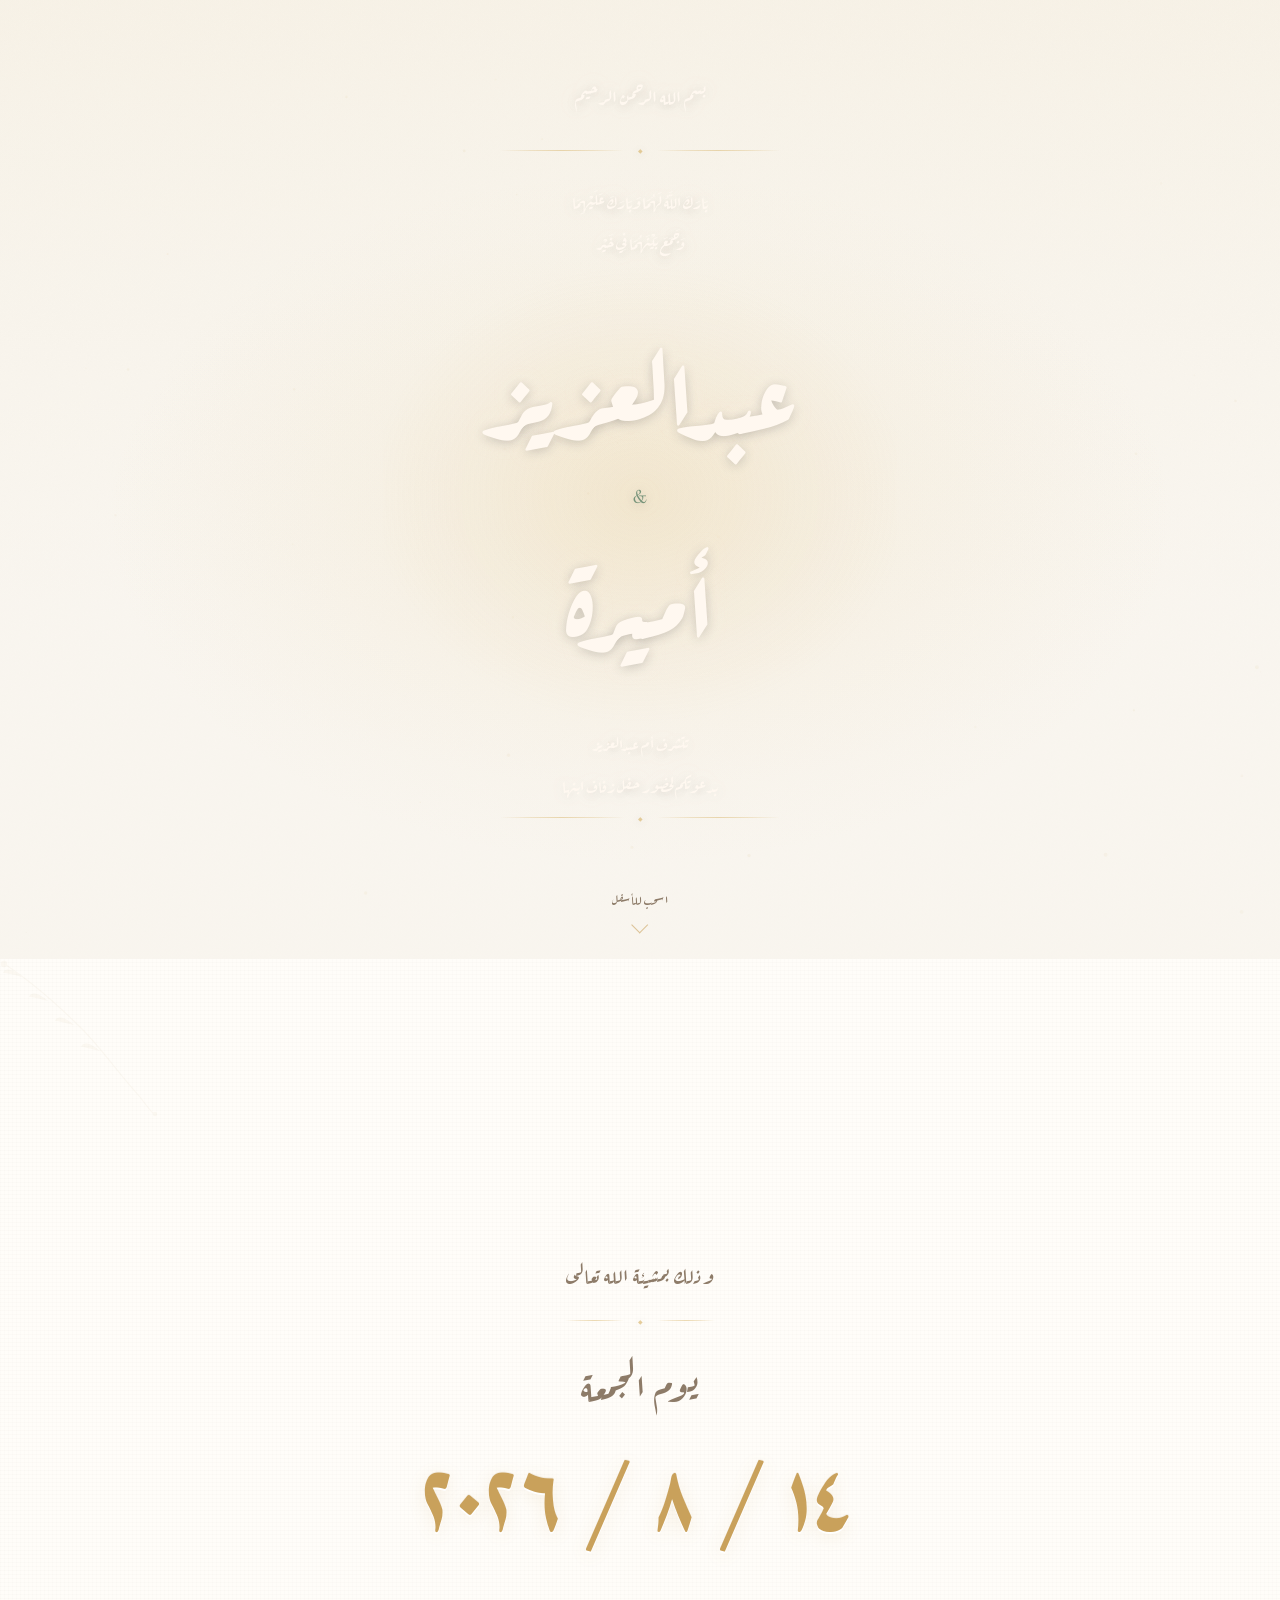
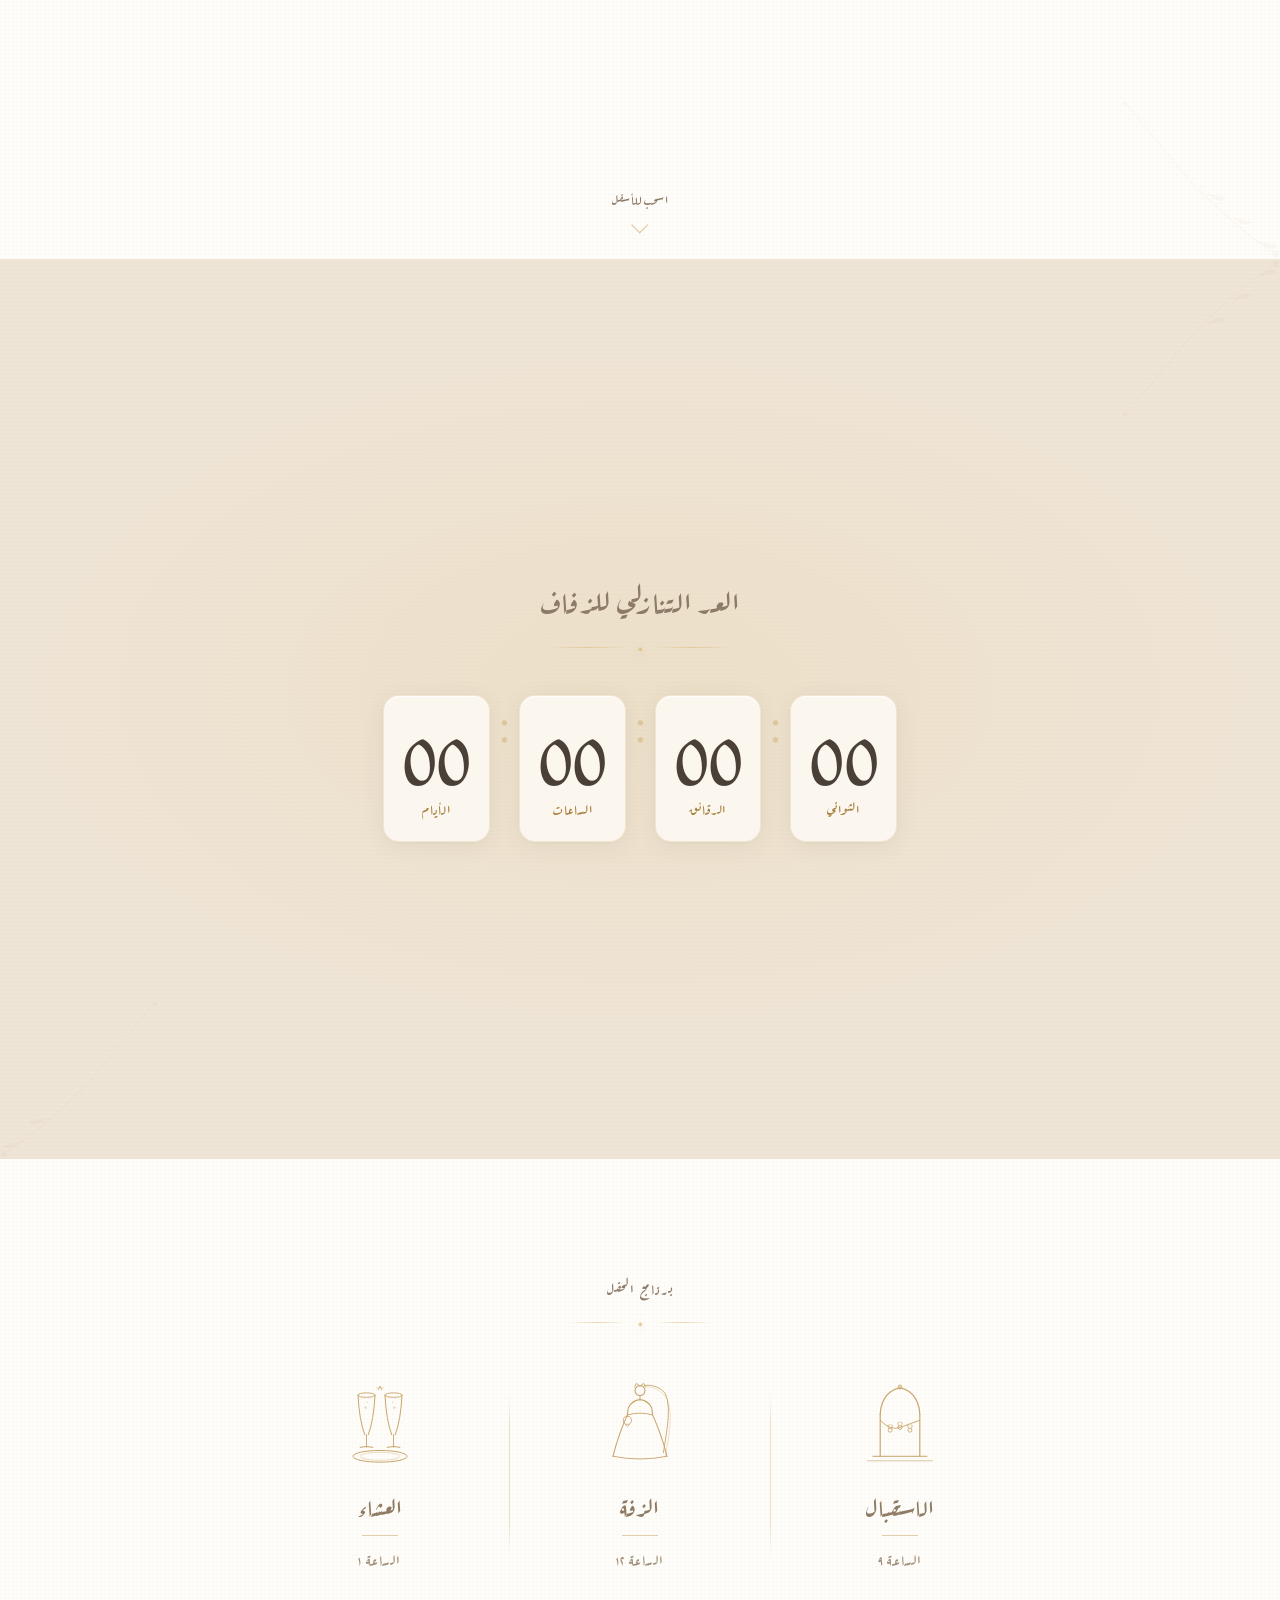
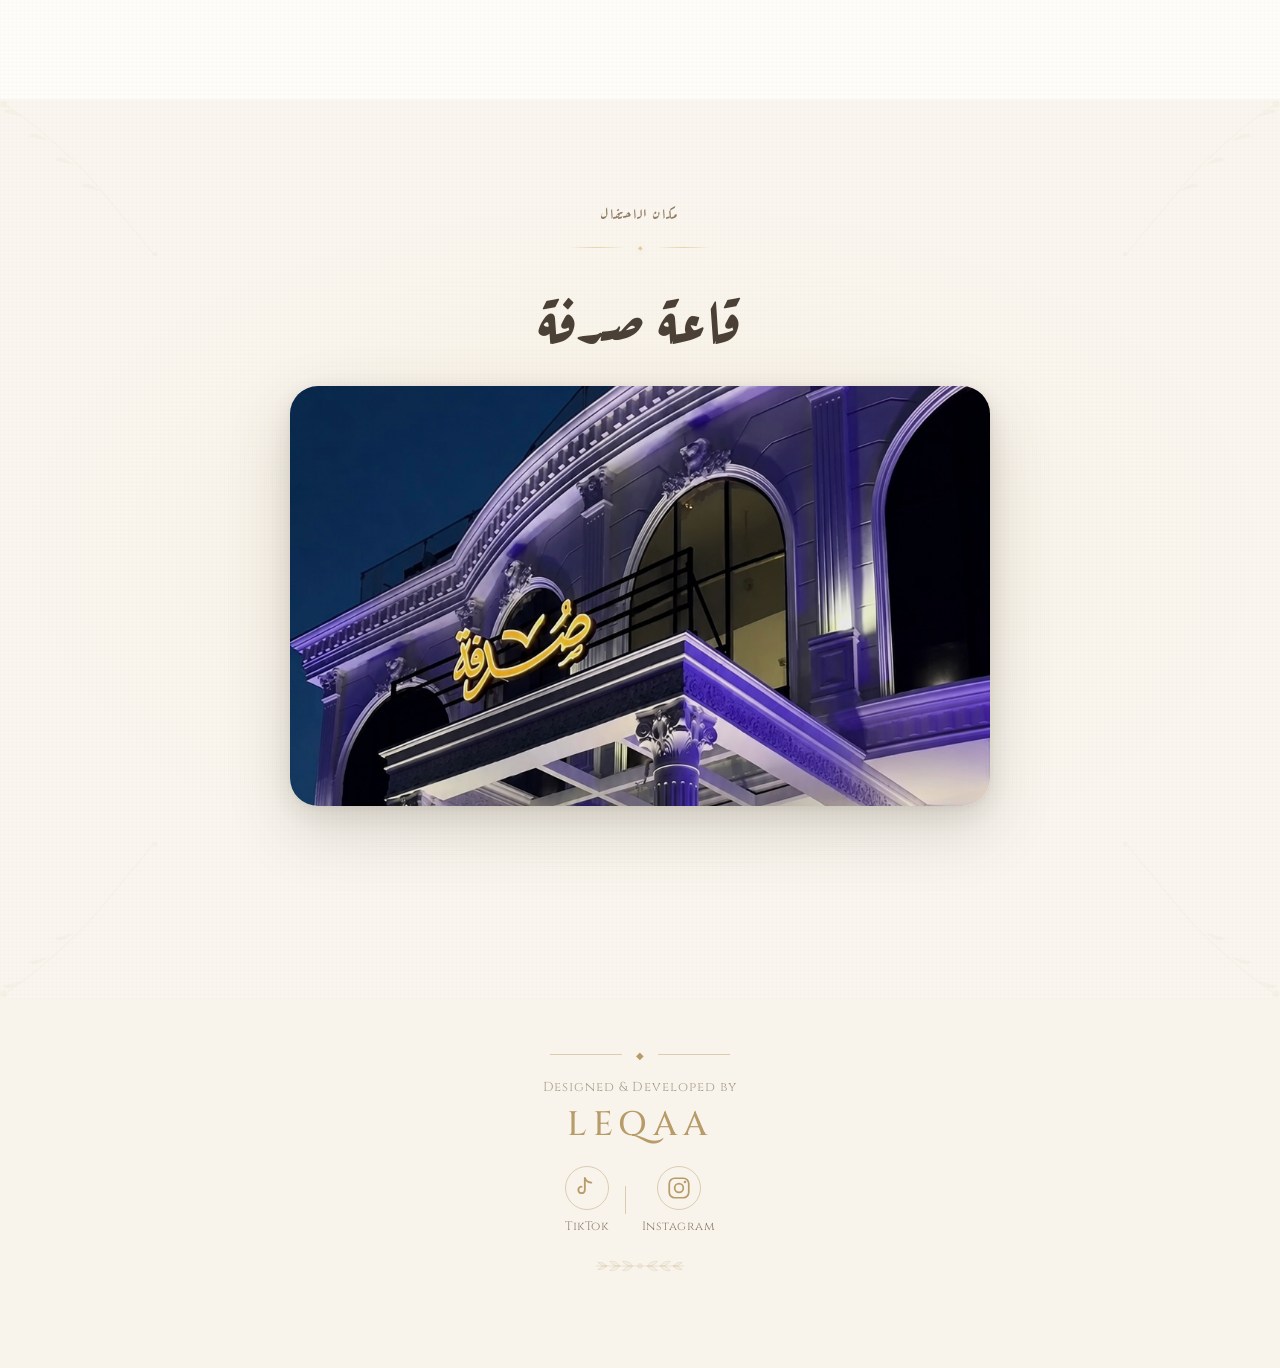
==== commit d8e18cf3: "Fix mobile compatibility: video autoplay, Safari date links, font loading, meta tags - Add webkit-pl" ====
--- a/invitation.html
+++ b/invitation.html
@@ -8,14 +8,14 @@
 
   <!-- Open Graph — WhatsApp, iMessage, social previews -->
   <meta property="og:title"       content="عبدالعزيز &amp; أميرة | 14 August 2026">
-  <meta property="og:description" content="دعوة زفاف عبدالعزيز وأميرة">
+  <meta property="og:description" content="دعوة زفاف">
   <meta property="og:type"        content="website">
   <meta property="og:image"       content="assets/images/preview.jpg">
 
   <!-- Twitter / X card -->
   <meta name="twitter:card"        content="summary_large_image">
   <meta name="twitter:title"       content="عبدالعزيز &amp; أميرة | 14 August 2026">
-  <meta name="twitter:description" content="دعوة زفاف عبدالعزيز وأميرة">
+  <meta name="twitter:description" content="دعوة زفاف">
   <meta name="twitter:image"       content="assets/images/preview.jpg">
 
   <link rel="preconnect" href="https://fonts.googleapis.com">
@@ -31,7 +31,7 @@
   ══════════════════════════════════════ -->
   <section class="s-hero" id="s-hero">
 
-    <video class="hero-video" autoplay muted playsinline loop preload="auto" aria-hidden="true">
+    <video class="hero-video" autoplay muted playsinline webkit-playsinline loop preload="auto" aria-hidden="true">
       <source src="assets/video/hero.mp4" type="video/mp4">
     </video>
     <div class="hero-overlay" aria-hidden="true"></div>
--- a/css/invitation.css
+++ b/css/invitation.css
@@ -1,4 +1,4 @@
-@import url('https://fonts.googleapis.com/css2?family=Aref+Ruqaa:wght@400;700&family=Reem+Kufi:wght@400;500;700&family=IBM+Plex+Sans+Arabic:wght@300;400;500&display=swap');
+@import url('https://fonts.googleapis.com/css2?family=Aref+Ruqaa:wght@400;700&family=Cinzel:wght@400;500&display=swap');
 
 /* ═══════════════════════════════════════════
    DESIGN TOKENS
@@ -35,6 +35,27 @@
   background: var(--bg);
   color: var(--text);
   overflow-x: hidden;
+  -webkit-font-smoothing: antialiased;
+  -moz-osx-font-smoothing: grayscale;
+  text-rendering: optimizeLegibility;
+}
+
+/* Prevent Safari from auto-linking dates, phone numbers, addresses */
+a[x-apple-data-detectors] {
+  color: inherit !important;
+  text-decoration: none !important;
+  font-size: inherit !important;
+  font-weight: inherit !important;
+  pointer-events: none;
+}
+
+/* Force no-link appearance on any auto-detected element */
+.s-date__nums,
+.s-date__weekday,
+.s-date__bismi {
+  -webkit-touch-callout: none;
+  color: inherit;
+  text-decoration: none;
 }
 
 /* ═══════════════════════════════════════════
@@ -387,9 +408,10 @@
   font-family: 'Aref Ruqaa', serif;
   font-size: clamp(52px, 14vw, 100px);
   font-weight: 700;
-  color: var(--gold);
+  color: var(--gold) !important;
   line-height: 1;
   letter-spacing: .06em;
+  text-decoration: none !important;
   text-shadow:
     0  2px 0   rgba(255,255,255,.9),
     0  4px 18px rgba(201,161,91,.15),
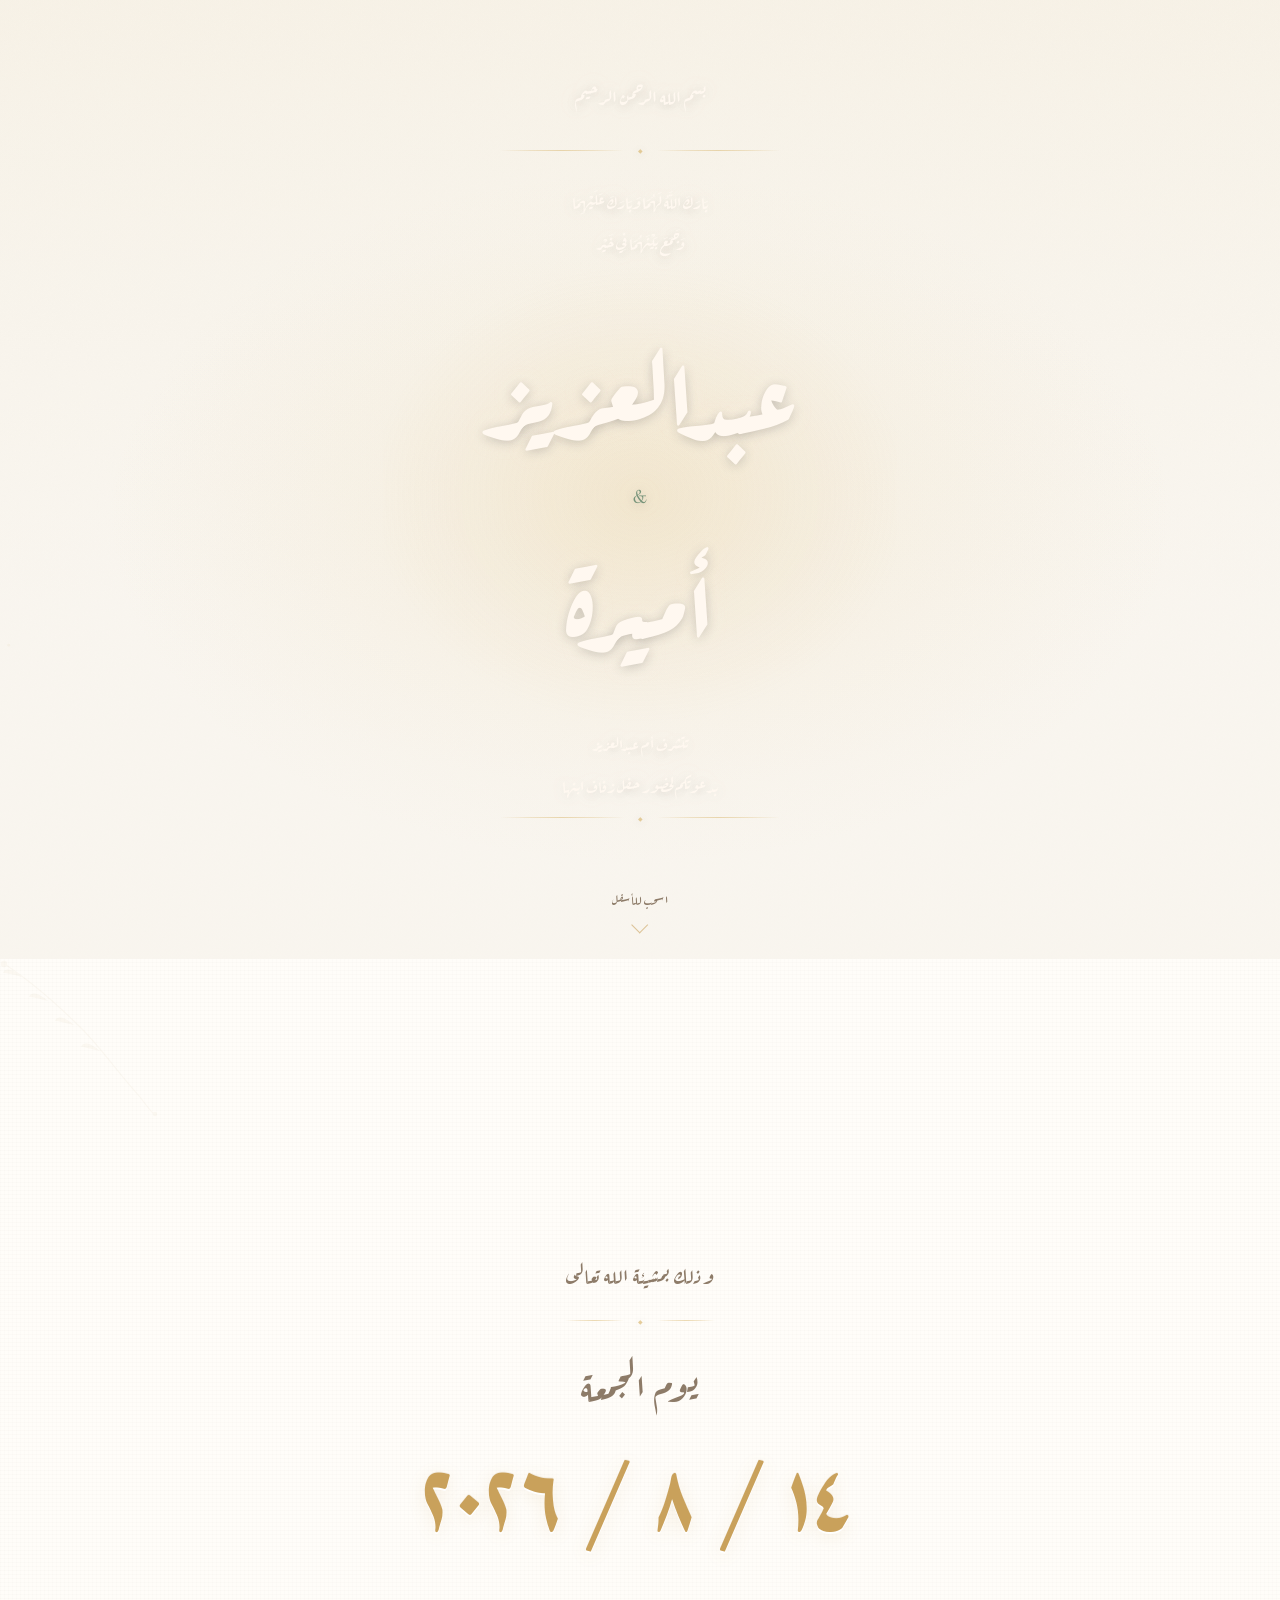
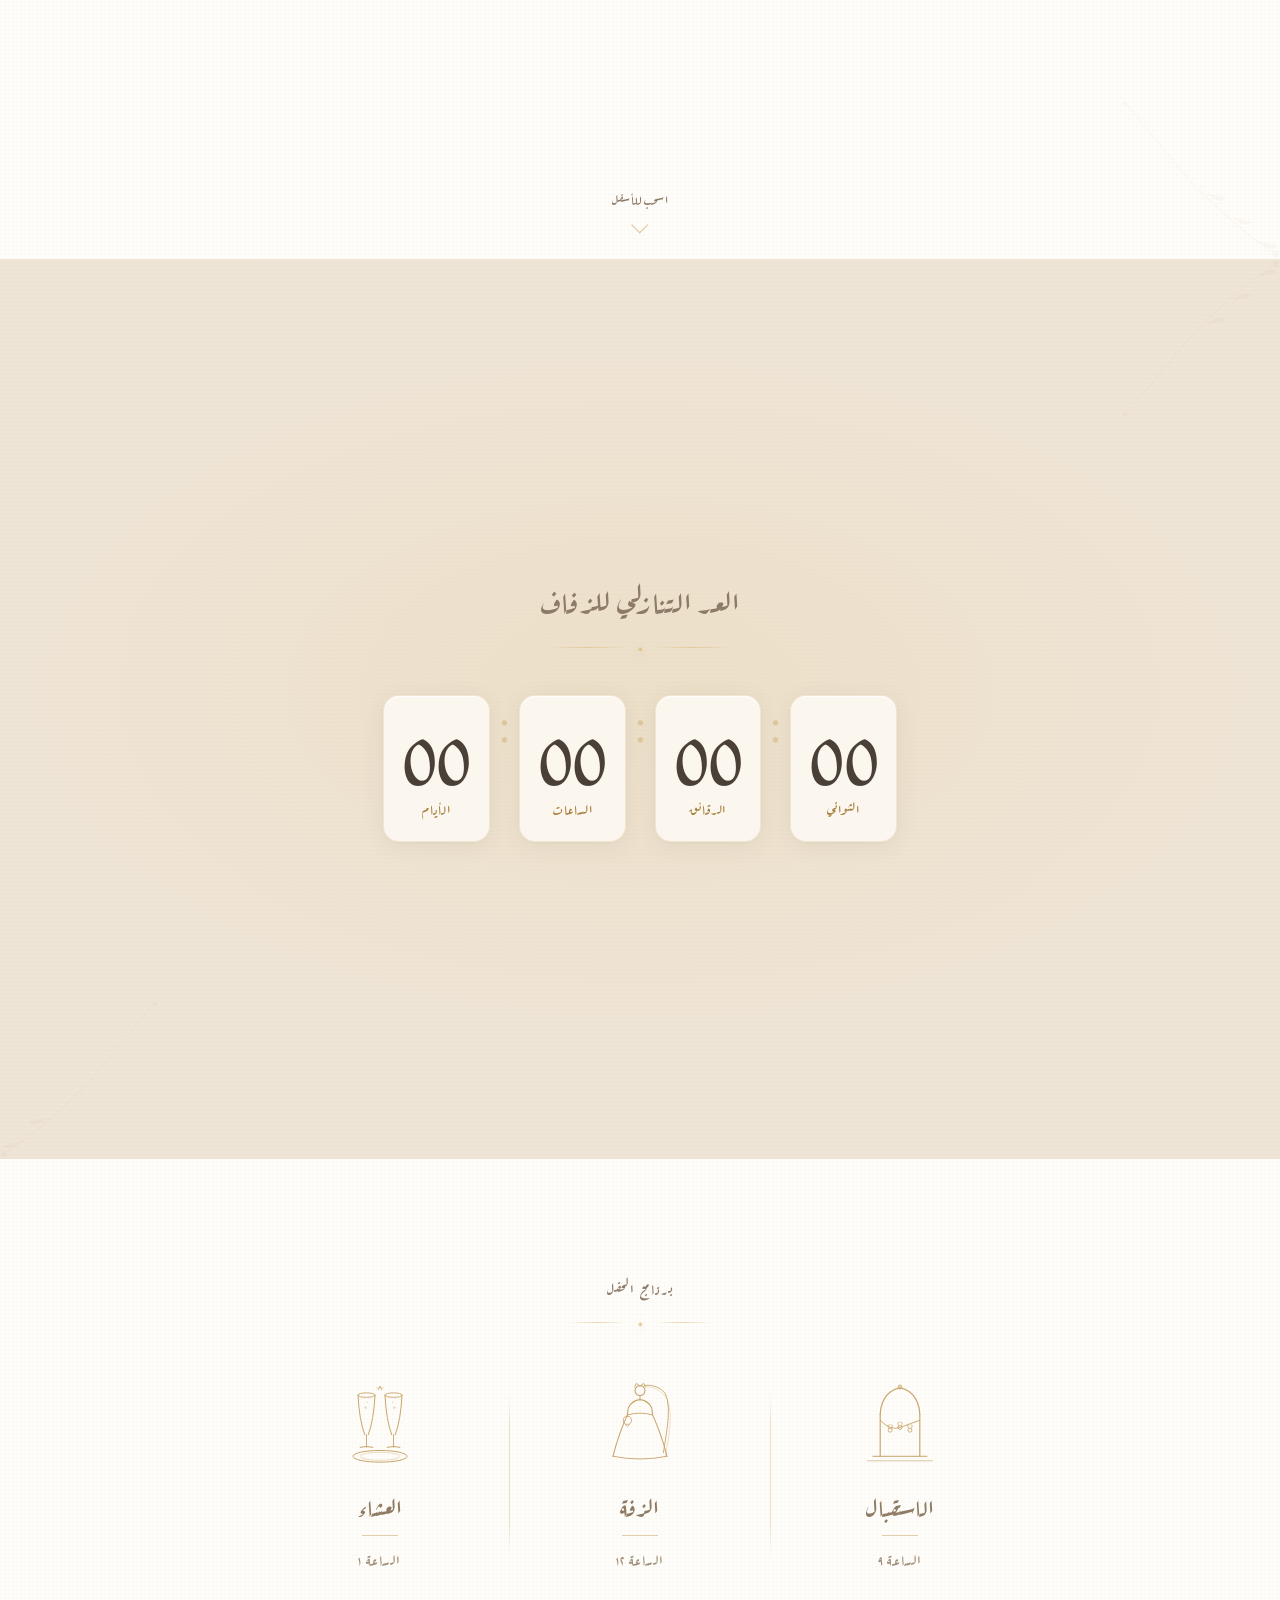
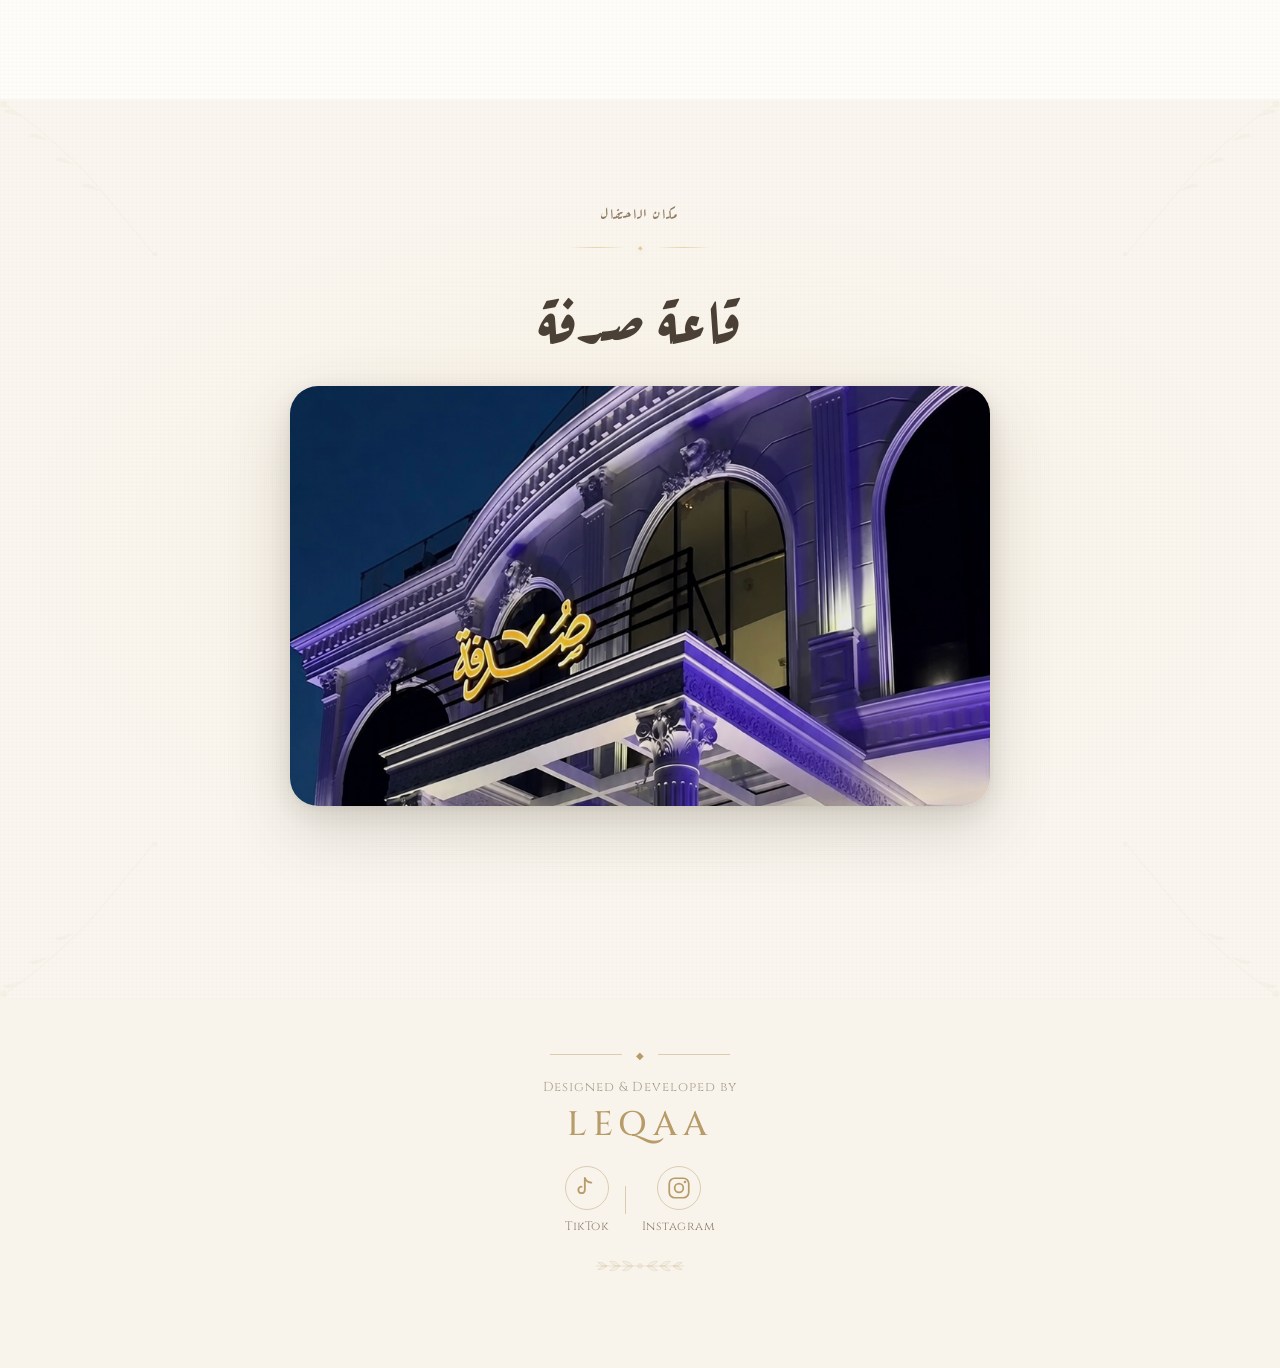
==== commit 29b4f4dc: "Fix hero video: force autoplay on iOS Safari, WhatsApp, Telegram in-app browsers - Add all required " ====
--- a/invitation.html
+++ b/invitation.html
@@ -31,7 +31,19 @@
   ══════════════════════════════════════ -->
   <section class="s-hero" id="s-hero">
 
-    <video class="hero-video" autoplay muted playsinline webkit-playsinline loop preload="auto" aria-hidden="true">
+    <video
+      class="hero-video"
+      autoplay
+      muted
+      loop
+      playsinline
+      webkit-playsinline
+      preload="auto"
+      disablepictureinpicture
+      controlslist="nodownload noplaybackrate nofullscreen"
+      aria-hidden="true"
+      tabindex="-1"
+    >
       <source src="assets/video/hero.mp4" type="video/mp4">
     </video>
     <div class="hero-overlay" aria-hidden="true"></div>
--- a/css/invitation.css
+++ b/css/invitation.css
@@ -130,6 +130,19 @@
   object-position: center;
   z-index: 0;
   pointer-events: none;
+  -webkit-mask-image: -webkit-radial-gradient(white, black);
+  mask-image: radial-gradient(white, black); /* force GPU compositing layer on iOS */
+}
+
+/* Strip all native browser media controls */
+.hero-video::-webkit-media-controls,
+.hero-video::-webkit-media-controls-panel,
+.hero-video::-webkit-media-controls-play-button,
+.hero-video::-webkit-media-controls-start-playback-button,
+.hero-video::-webkit-media-controls-overlay-play-button {
+  display: none !important;
+  -webkit-appearance: none !important;
+  opacity: 0 !important;
 }
 
 /* ─── Ivory + glow overlay (sits between video and content) ─── */
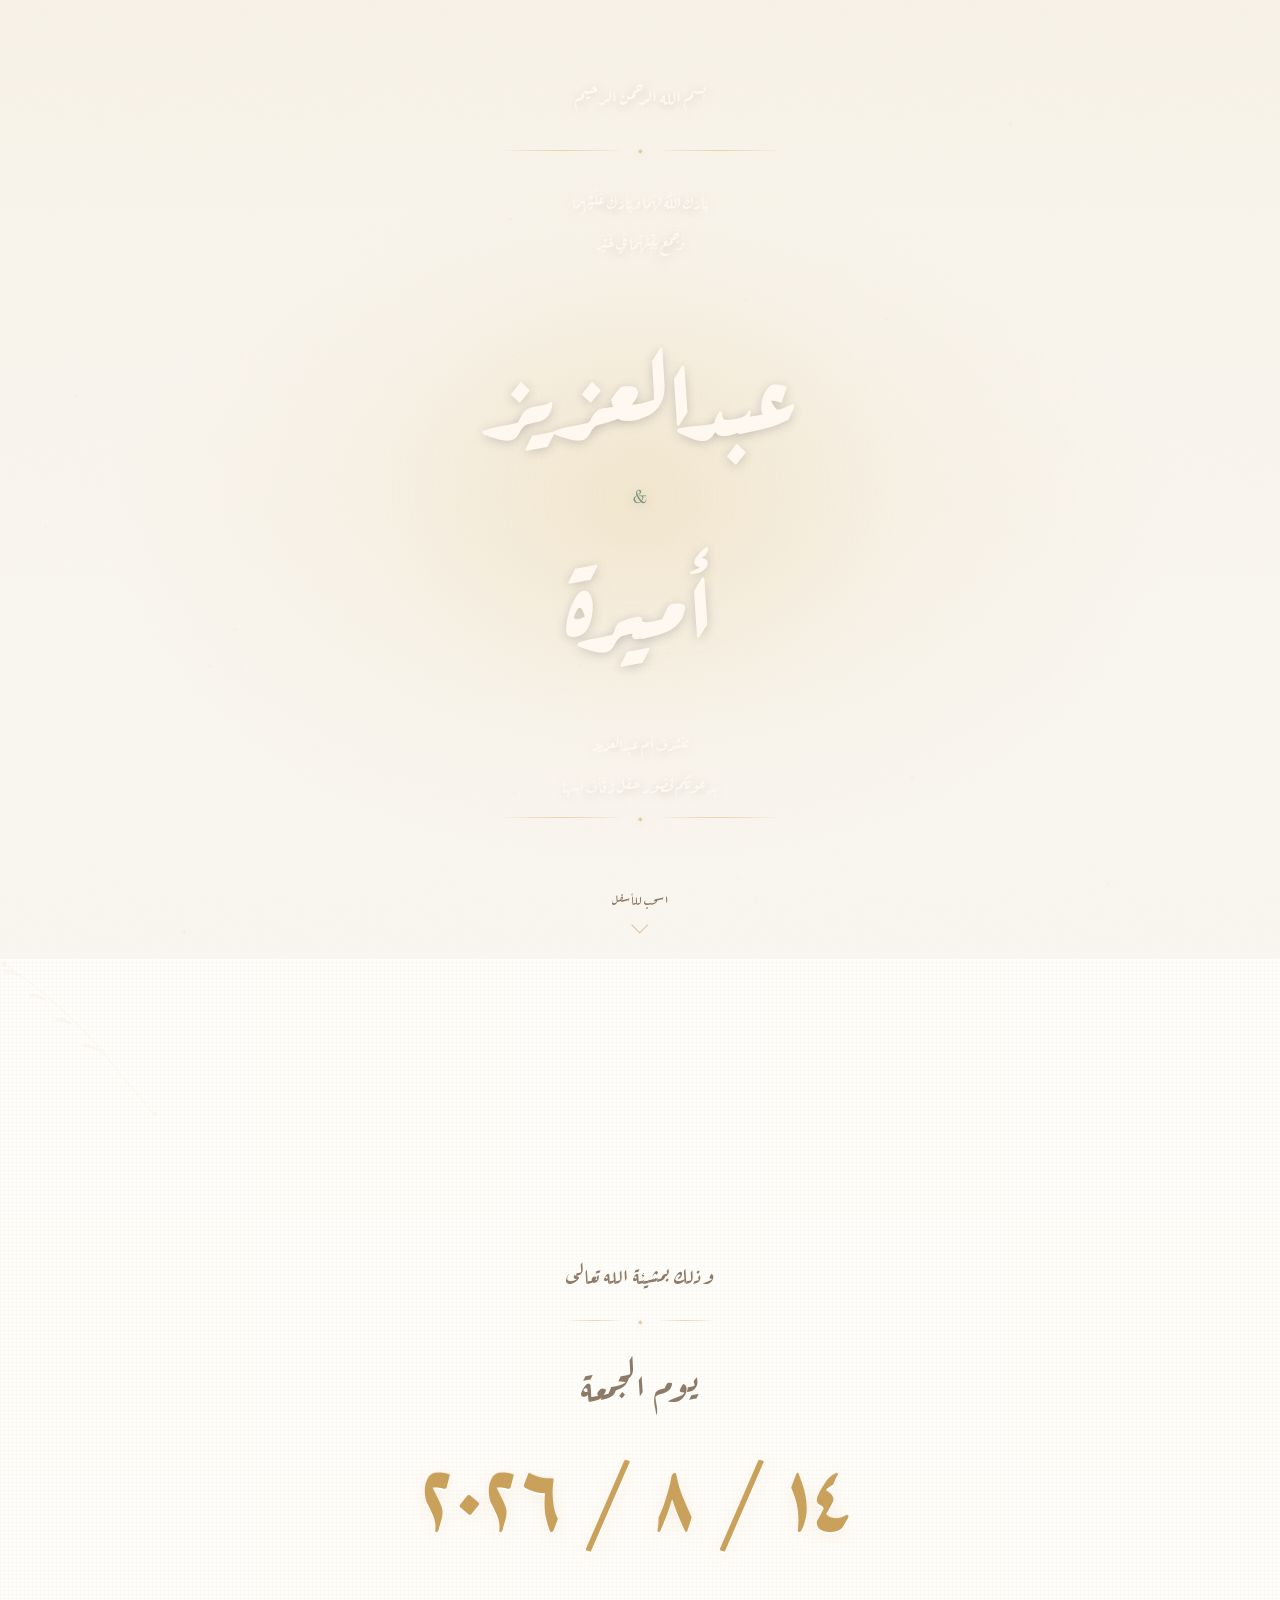
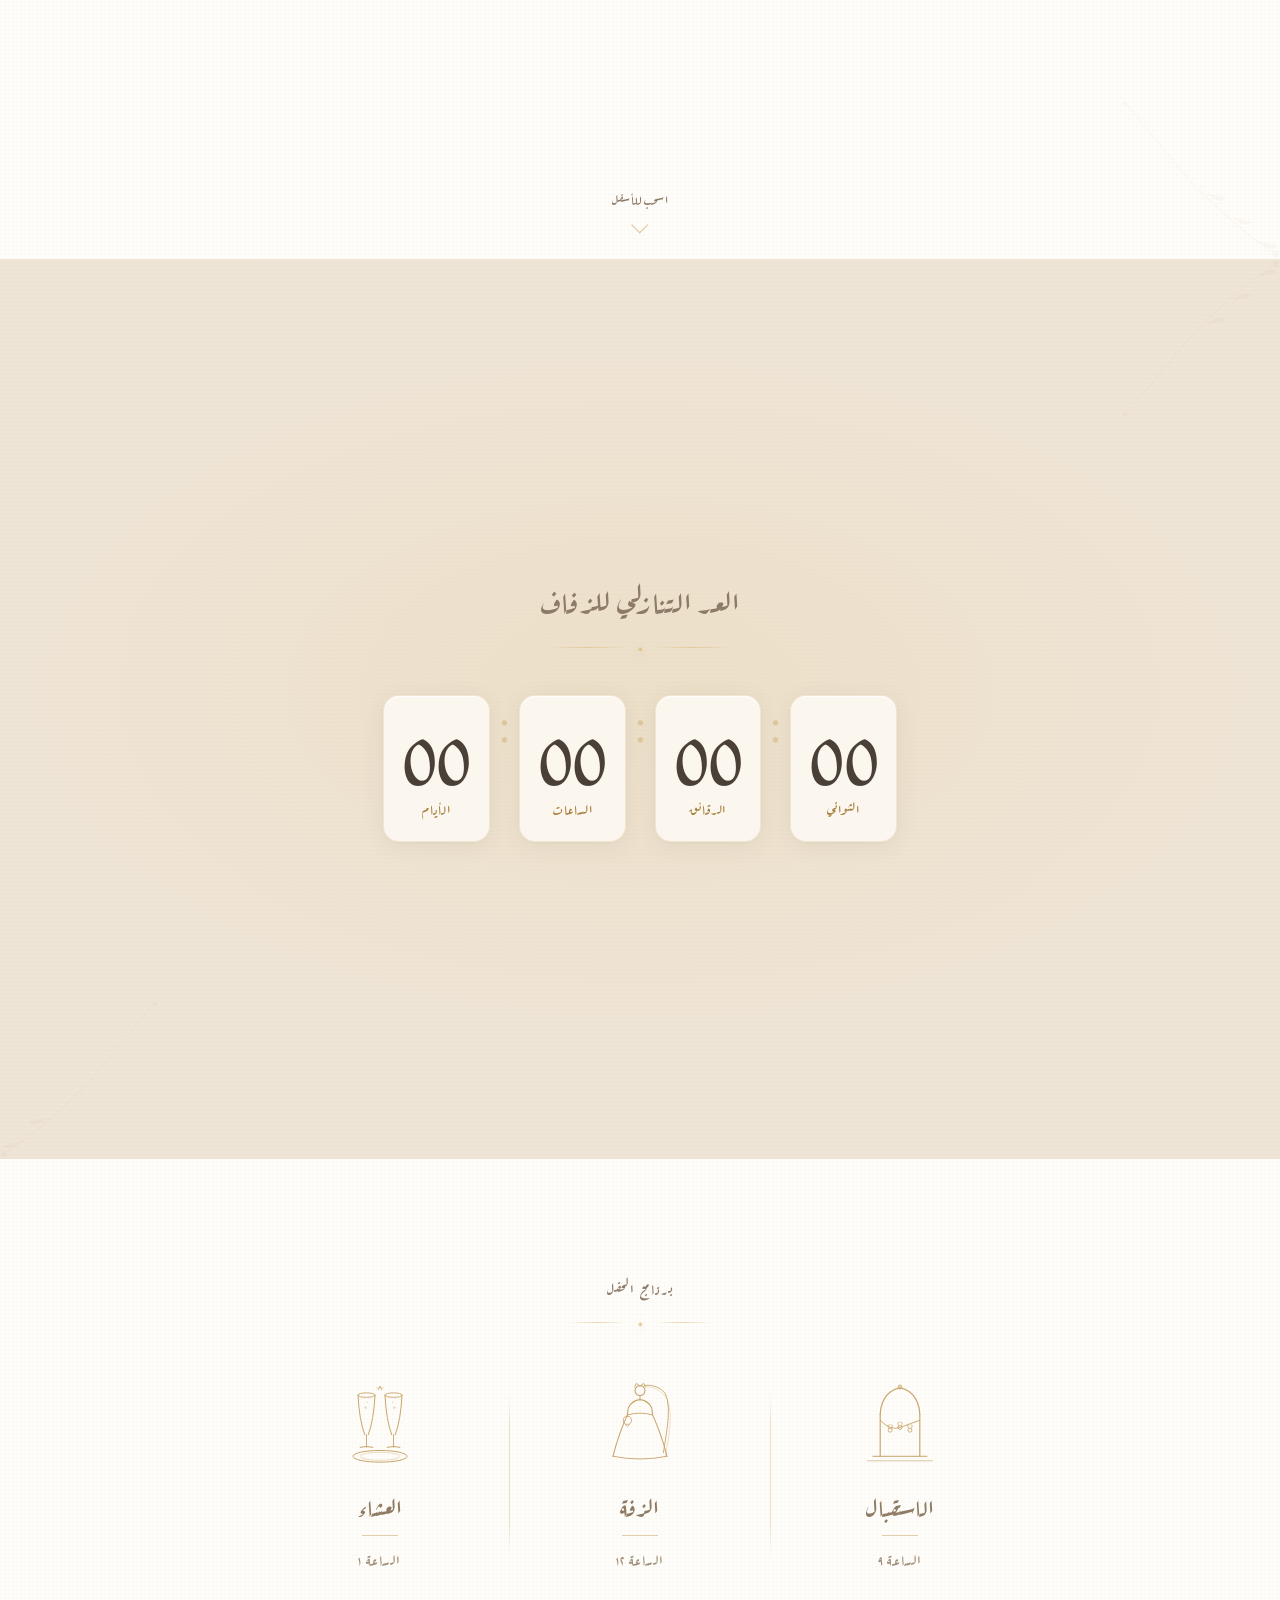
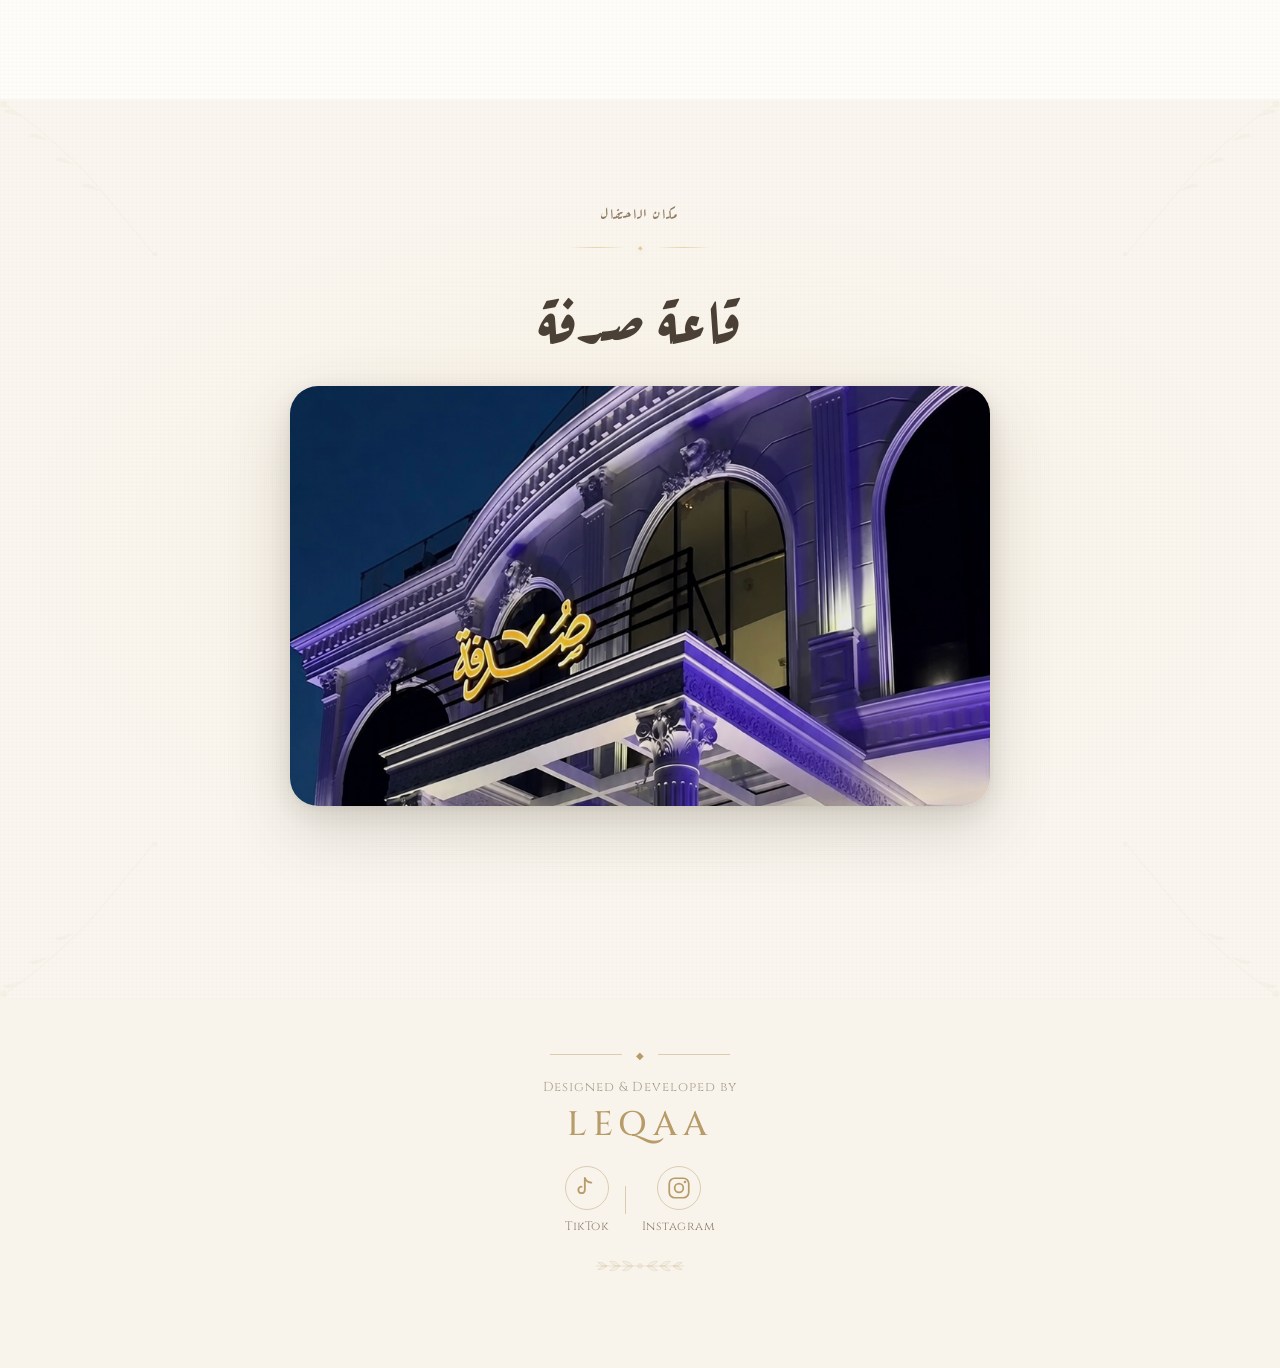
==== commit 5feb6333: "Fix iOS Safari play button: strip to Apple-recommended minimal autoplay pattern - HTML: remove contr" ====
--- a/invitation.html
+++ b/invitation.html
@@ -39,10 +39,7 @@
       playsinline
       webkit-playsinline
       preload="auto"
-      disablepictureinpicture
-      controlslist="nodownload noplaybackrate nofullscreen"
       aria-hidden="true"
-      tabindex="-1"
     >
       <source src="assets/video/hero.mp4" type="video/mp4">
     </video>
--- a/css/invitation.css
+++ b/css/invitation.css
@@ -128,21 +128,11 @@
   height: 100%;
   object-fit: cover;
   object-position: center;
-  z-index: 0;
-  pointer-events: none;
-  -webkit-mask-image: -webkit-radial-gradient(white, black);
-  mask-image: radial-gradient(white, black); /* force GPU compositing layer on iOS */
-}
-
-/* Strip all native browser media controls */
-.hero-video::-webkit-media-controls,
-.hero-video::-webkit-media-controls-panel,
-.hero-video::-webkit-media-controls-play-button,
-.hero-video::-webkit-media-controls-start-playback-button,
-.hero-video::-webkit-media-controls-overlay-play-button {
-  display: none !important;
-  -webkit-appearance: none !important;
-  opacity: 0 !important;
+  z-index: -1;
+  pointer-events: none;
+  user-select: none;
+  -webkit-user-select: none;
+  touch-action: none;
 }
 
 /* ─── Ivory + glow overlay (sits between video and content) ─── */
